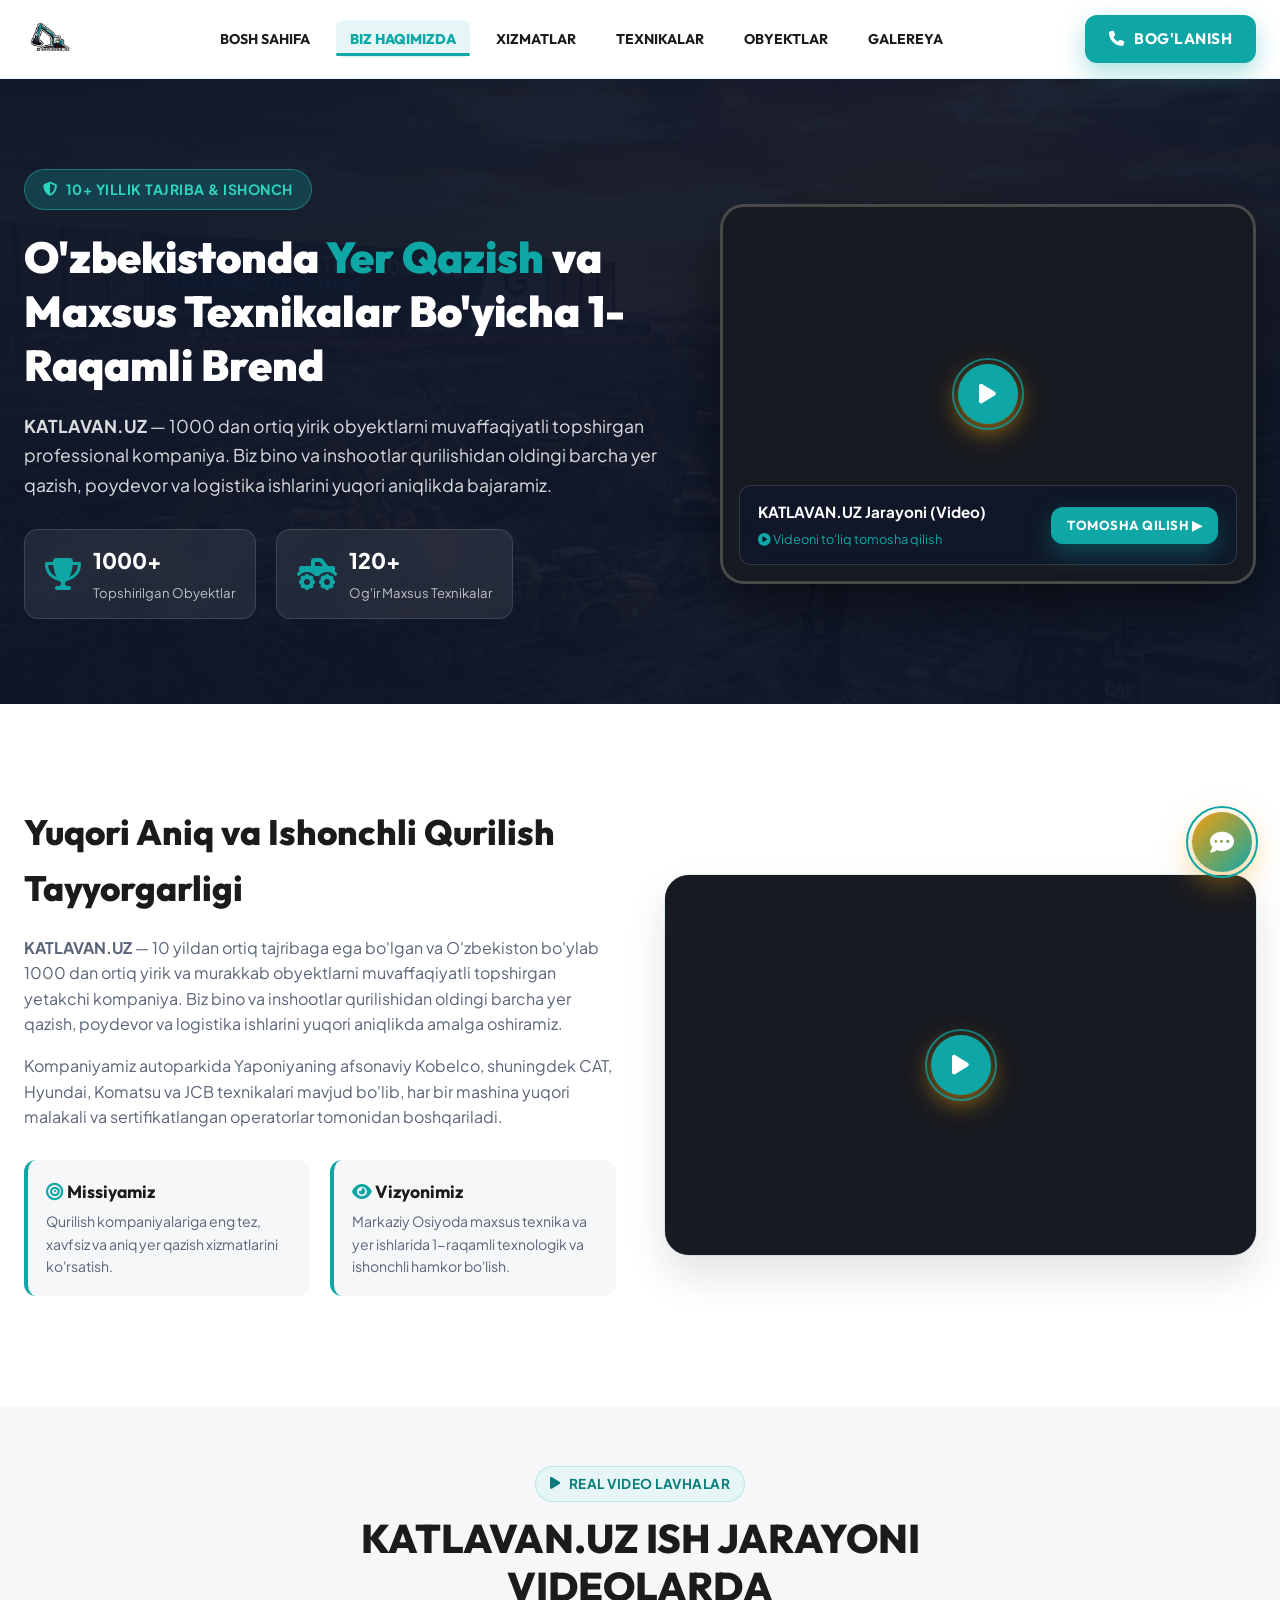
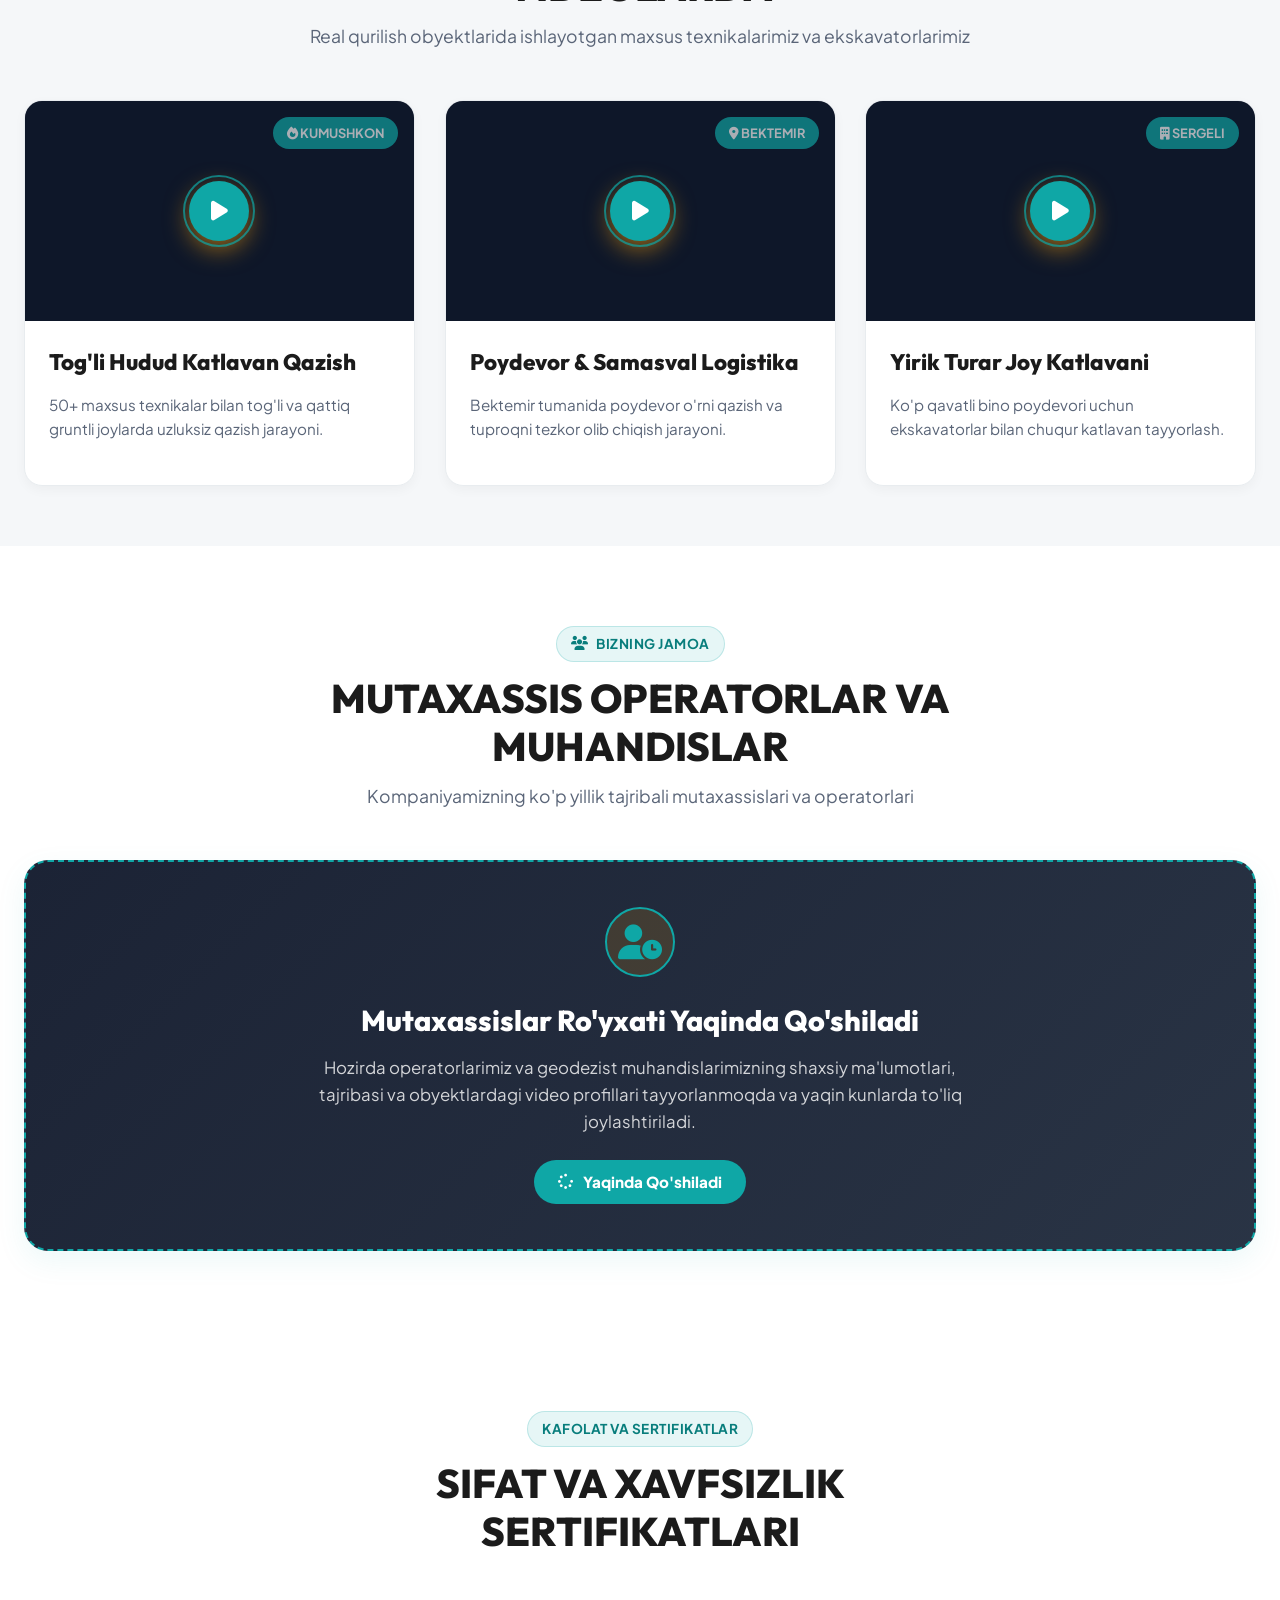
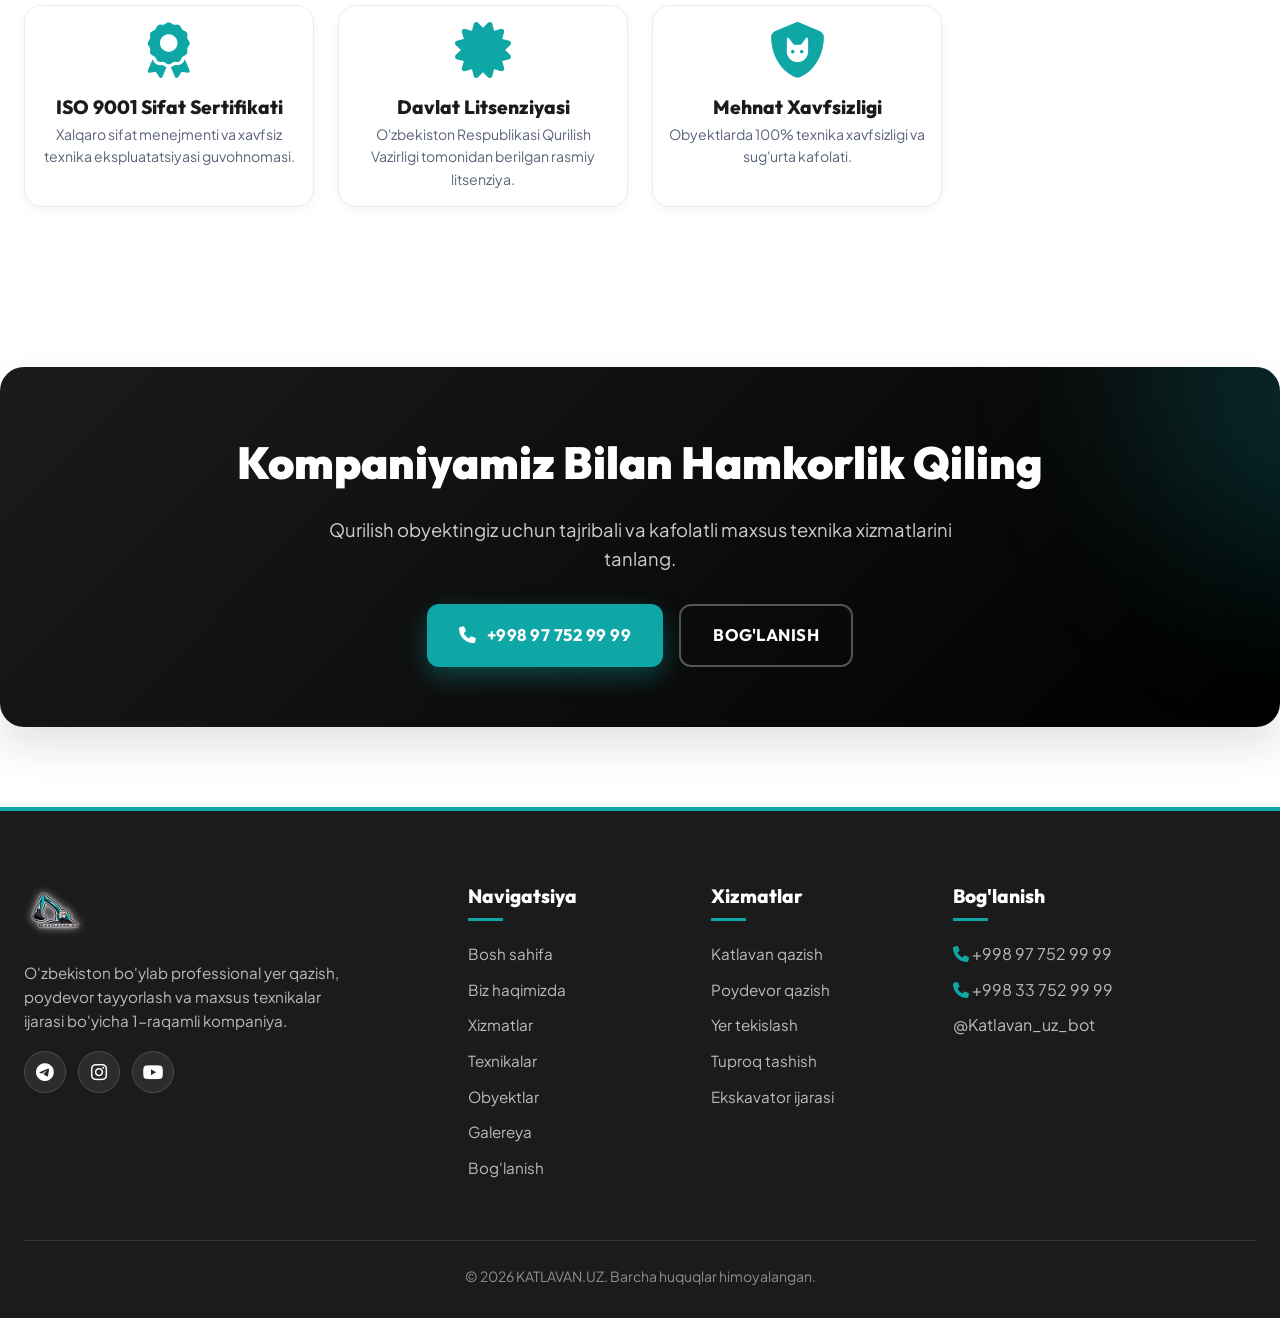
==== about.html @ 214f8976 "Update KATLAVAN.UZ website with video autoplay, interactive contact widgets, and layout fixes" ====
<!DOCTYPE html>
<html lang="uz">
<head>
  <meta charset="UTF-8">
  <meta name="viewport" content="width=device-width, initial-scale=1.0">
  <title>Biz Haqimizda — KATLAVAN.UZ</title>
  <meta name="description" content="KATLAVAN.UZ kompaniyasi haqida, missiyamiz, vizyonimiz, professional operatorlarimiz va sifat sertifikatlarimiz.">
  
  <link rel="stylesheet" href="https://cdnjs.cloudflare.com/ajax/libs/font-awesome/6.4.0/css/all.min.css">
  <link rel="stylesheet" href="css/styles.css">
</head>
<body>

  <!-- NAVBAR -->
  <nav class="navbar">
    <div class="container flex-between">
      <a href="index.html" class="navbar-brand">
        <img src="images/logo.svg" alt="KATLAVAN.UZ" class="brand-logo-img">
      </a>

      <ul class="nav-menu">
        <li><a href="index.html" class="nav-link">Bosh sahifa</a></li>
        <li><a href="about.html" class="nav-link active">Biz haqimizda</a></li>
        <li><a href="services.html" class="nav-link">Xizmatlar</a></li>
        <li><a href="machinery.html" class="nav-link">Texnikalar</a></li>
        <li><a href="projects.html" class="nav-link">Obyektlar</a></li>
        <li><a href="gallery.html" class="nav-link">Galereya</a></li>
      </ul>

      <div class="flex" style="gap: 12px;">
        <a href="contact.html" class="btn btn-primary">
          <i class="fa-solid fa-phone"></i> Bog'lanish
        </a>
        <div class="mobile-toggle"><i class="fa-solid fa-bars"></i></div>
      </div>
    </div>
  </nav>

  <!-- PAGE HERO HEADER (ENTRY) -->
  <!-- PAGE HERO HEADER (ENTRY WITH VIDEO BACKGROUND) -->
  <section class="about-hero-section" style="position: relative; padding: 90px 0 85px; color: #FFFFFF; overflow: hidden; margin-bottom: 20px; background: #0F172A;">
    <!-- Background Video Element -->
    <video id="aboutBgVideo" src="obektlar/kumishkon.mp4" autoplay loop muted playsinline poster="images/about_hero.jpg" style="position: absolute; top: 0; left: 0; width: 100%; height: 120%; object-fit: cover; z-index: 1; opacity: 0.35; pointer-events: none;"></video>
    
    <!-- Dark Overlay -->
    <div style="position: absolute; inset: 0; background: linear-gradient(135deg, rgba(15, 23, 42, 0.92) 0%, rgba(15, 23, 42, 0.82) 50%, rgba(15, 23, 42, 0.92) 100%); z-index: 2;"></div>

    <div class="container" style="position: relative; z-index: 3;">
      <div class="about-hero-grid" style="display: grid; grid-template-columns: 1.1fr 0.9fr; gap: 40px; align-items: center;">
        <div>
          <span class="badge-teal" style="background: rgba(15, 167, 166, 0.25); color: #2DD4BF; border: 1px solid rgba(45, 212, 191, 0.4); padding: 8px 18px; border-radius: 30px; font-weight: 700; display: inline-flex; align-items: center; gap: 8px; font-size: 0.88rem; margin-bottom: 20px;">
            <i class="fa-solid fa-shield-halved"></i> 10+ Yillik Tajriba &amp; Ishonch
          </span>
          <h1 style="font-family: var(--font-heading); font-size: 2.7rem; font-weight: 900; line-height: 1.25; margin-bottom: 20px; color: #FFFFFF;">
            O'zbekistonda <span style="color: var(--primary);">Yer Qazish</span> va Maxsus Texnikalar Bo'yicha 1-Raqamli Brend
          </h1>
          <p style="font-size: 1.1rem; color: rgba(255,255,255,0.85); line-height: 1.7; margin-bottom: 28px;">
            <strong>KATLAVAN.UZ</strong> — 1000 dan ortiq yirik obyektlarni muvaffaqiyatli topshirgan professional kompaniya. Biz bino va inshootlar qurilishidan oldingi barcha yer qazish, poydevor va logistika ishlarini yuqori aniqlikda bajaramiz.
          </p>

          <div style="display: flex; gap: 20px; flex-wrap: wrap;">
            <div style="display: flex; align-items: center; gap: 12px; background: rgba(255,255,255,0.08); backdrop-filter: blur(10px); padding: 14px 20px; border-radius: 14px; border: 1px solid rgba(255,255,255,0.12);">
              <i class="fa-solid fa-trophy" style="font-size: 2rem; color: var(--primary);"></i>
              <div>
                <strong style="display: block; font-size: 1.35rem; font-weight: 800; color:#FFF;">1000+</strong>
                <span style="font-size: 0.82rem; color: rgba(255,255,255,0.7);">Topshirilgan Obyektlar</span>
              </div>
            </div>

            <div style="display: flex; align-items: center; gap: 12px; background: rgba(255,255,255,0.08); backdrop-filter: blur(10px); padding: 14px 20px; border-radius: 14px; border: 1px solid rgba(255,255,255,0.12);">
              <i class="fa-solid fa-truck-monster" style="font-size: 2rem; color: var(--primary);"></i>
              <div>
                <strong style="display: block; font-size: 1.35rem; font-weight: 800; color:#FFF;">120+</strong>
                <span style="font-size: 0.82rem; color: rgba(255,255,255,0.7);">Og'ir Maxsus Texnikalar</span>
              </div>
            </div>
          </div>
        </div>

        <div style="position: relative;">
          <div class="hero-image-card open-video-modal" data-title="KATLAVAN.UZ Ish Jarayoni" data-video="videos/kirish.mp4" style="border-radius: var(--radius-xl); overflow: hidden; box-shadow: 0 25px 60px rgba(0,0,0,0.5); border: 3px solid rgba(255,255,255,0.2); position: relative; cursor: pointer; height: 380px;">
            <video src="videos/kirish.mp4" autoplay loop muted playsinline style="width: 100%; height: 100%; object-fit: cover; display: block;"></video>
            <div class="video-overlay-play">
              <div class="video-play-pulse-btn">
                <i class="fa-solid fa-play"></i>
              </div>
            </div>
            <div style="position: absolute; bottom: 16px; left: 16px; right: 16px; background: rgba(15, 23, 42, 0.88); backdrop-filter: blur(12px); padding: 14px 18px; border-radius: 12px; border: 1px solid rgba(255,255,255,0.15); display: flex; align-items: center; justify-content: space-between; z-index: 4;">
              <div>
                <h4 style="color: #FFF; margin: 0; font-size: 0.95rem; font-weight: 700;">KATLAVAN.UZ Jarayoni (Video)</h4>
                <span style="font-size: 0.8rem; color: var(--primary);"><i class="fa-solid fa-circle-play"></i> Videoni to'liq tomosha qilish</span>
              </div>
              <span class="btn btn-primary" style="padding: 8px 16px; font-size: 0.82rem; font-weight: 700;">Tomosha qilish ▶</span>
            </div>
          </div>
        </div>
      </div>
    </div>
  </section>

  <!-- ABOUT CONTENT WITH LIVE VIDEO showcase -->
  <section class="section">
    <div class="container">
      <div class="about-grid">
        <div class="about-text-box">
          <h3>Yuqori Aniq va Ishonchli Qurilish Tayyorgarligi</h3>
          <p style="margin-bottom: 16px; color: var(--secondary-muted);">
            <strong>KATLAVAN.UZ</strong> — 10 yildan ortiq tajribaga ega bo'lgan va O'zbekiston bo'ylab 1000 dan ortiq yirik va murakkab obyektlarni muvaffaqiyatli topshirgan yetakchi kompaniya. Biz bino va inshootlar qurilishidan oldingi barcha yer qazish, poydevor va logistika ishlarini yuqori aniqlikda amalga oshiramiz.
          </p>
          <p style="color: var(--secondary-muted);">
            Kompaniyamiz autoparkida Yaponiyaning afsonaviy Kobelco, shuningdek CAT, Hyundai, Komatsu va JCB texnikalari mavjud bo'lib, har bir mashina yuqori malakali va sertifikatlangan operatorlar tomonidan boshqariladi.
          </p>

          <div class="about-features">
            <div class="about-feature-item">
              <h4><i class="fa-solid fa-bullseye" style="color:var(--primary);"></i> Missiyamiz</h4>
              <p>Qurilish kompaniyalariga eng tez, xavfsiz va aniq yer qazish xizmatlarini ko'rsatish.</p>
            </div>
            <div class="about-feature-item">
              <h4><i class="fa-solid fa-eye" style="color:var(--primary);"></i> Vizyonimiz</h4>
              <p>Markaziy Osiyoda maxsus texnika va yer ishlarida 1-raqamli texnologik va ishonchli hamkor bo'lish.</p>
            </div>
          </div>
        </div>

        <div>
          <div class="hero-image-card open-video-modal" data-title="Bektemir Obyekti Videosi" data-video="obektlar/bektemir.mp4" style="height: 380px; position: relative; cursor: pointer;">
            <video src="obektlar/bektemir.mp4" autoplay loop muted playsinline style="width:100%; height:100%; object-fit:cover; border-radius: var(--radius-lg);"></video>
            <div class="video-overlay-play">
              <div class="video-play-pulse-btn">
                <i class="fa-solid fa-play"></i>
              </div>
            </div>
          </div>
        </div>
      </div>
    </div>
  </section>

  <!-- VIDEO SHOWCASE SECTION FOR BIZ HAQIMIZDA -->
  <section class="section bg-accent" style="padding: 60px 0;">
    <div class="container">
      <div class="section-header text-center">
        <span class="badge-teal"><i class="fa-solid fa-play"></i> Real Video Lavhalar</span>
        <h2 class="section-title">KATLAVAN.UZ Ish Jarayoni Videolarda</h2>
        <p class="section-subtitle">Real qurilish obyektlarida ishlayotgan maxsus texnikalarimiz va ekskavatorlarimiz</p>
      </div>

      <div class="card-grid">
        <div class="custom-card open-video-modal" data-title="Kumushkon Obyekti" data-video="obektlar/kumishkon.mp4" style="cursor: pointer;">
          <div class="card-img-wrap" style="height: 220px; position: relative;">
            <video src="obektlar/kumishkon.mp4" muted loop playsinline preload="auto"></video>
            <span class="card-badge"><i class="fa-solid fa-fire"></i> Kumushkon</span>
            <div class="video-overlay-play">
              <div class="video-play-pulse-btn"><i class="fa-solid fa-play"></i></div>
            </div>
          </div>
          <div class="card-body">
            <h3 class="card-title">Tog'li Hudud Katlavan Qazish</h3>
            <p class="card-text">50+ maxsus texnikalar bilan tog'li va qattiq gruntli joylarda uzluksiz qazish jarayoni.</p>
          </div>
        </div>

        <div class="custom-card open-video-modal" data-title="Bektemir Obyekti" data-video="obektlar/bektemir.mp4" style="cursor: pointer;">
          <div class="card-img-wrap" style="height: 220px; position: relative;">
            <video src="obektlar/bektemir.mp4" muted loop playsinline preload="auto"></video>
            <span class="card-badge"><i class="fa-solid fa-location-dot"></i> Bektemir</span>
            <div class="video-overlay-play">
              <div class="video-play-pulse-btn"><i class="fa-solid fa-play"></i></div>
            </div>
          </div>
          <div class="card-body">
            <h3 class="card-title">Poydevor &amp; Samasval Logistika</h3>
            <p class="card-text">Bektemir tumanida poydevor o'rni qazish va tuproqni tezkor olib chiqish jarayoni.</p>
          </div>
        </div>

        <div class="custom-card open-video-modal" data-title="Sergeli Obyekti" data-video="obektlar/sergili.mp4" style="cursor: pointer;">
          <div class="card-img-wrap" style="height: 220px; position: relative;">
            <video src="obektlar/sergili.mp4" muted loop playsinline preload="auto"></video>
            <span class="card-badge"><i class="fa-solid fa-building"></i> Sergeli</span>
            <div class="video-overlay-play">
              <div class="video-play-pulse-btn"><i class="fa-solid fa-play"></i></div>
            </div>
          </div>
          <div class="card-body">
            <h3 class="card-title">Yirik Turar Joy Katlavani</h3>
            <p class="card-text">Ko'p qavatli bino poydevori uchun ekskavatorlar bilan chuqur katlavan tayyorlash.</p>
          </div>
        </div>
      </div>
    </div>
  </section>

  <!-- PROFESSIONAL TEAM (YAQINDA QO'SHILADI) -->
  <section class="section">
    <div class="container">
      <div class="section-header">
        <span class="badge-teal"><i class="fa-solid fa-users"></i> Bizning Jamoa</span>
        <h2 class="section-title">Mutaxassis Operatorlar va Muhandislar</h2>
        <p class="section-subtitle">Kompaniyamizning ko'p yillik tajribali mutaxassislari va operatorlari</p>
      </div>

      <div style="background: linear-gradient(135deg, rgba(15,23,42,0.95), rgba(30,41,59,0.95)); border: 2px dashed var(--primary); border-radius: var(--radius-xl); padding: 45px 30px; text-align: center; color: #FFF; box-shadow: var(--shadow-md);">
        <div style="width: 70px; height: 70px; border-radius: 50%; background: rgba(245,158,11,0.15); border: 2px solid var(--primary); color: var(--primary); display: flex; align-items: center; justify-content: center; font-size: 2.2rem; margin: 0 auto 20px auto;">
          <i class="fa-solid fa-user-clock"></i>
        </div>
        <h3 style="font-family: var(--font-heading); font-size: 1.8rem; font-weight: 800; margin-bottom: 12px; color: #FFFFFF;">
          Mutaxassislar Ro'yxati Yaqinda Qo'shiladi
        </h3>
        <p style="max-width: 650px; margin: 0 auto 24px auto; color: rgba(255,255,255,0.8); font-size: 1.05rem; line-height: 1.6;">
          Hozirda operatorlarimiz va geodezist muhandislarimizning shaxsiy ma'lumotlari, tajribasi va obyektlardagi video profillari tayyorlanmoqda va yaqin kunlarda to'liq joylashtiriladi.
        </p>
        <div style="display: inline-flex; align-items: center; gap: 10px; background: var(--primary); color: #FFF; padding: 10px 24px; border-radius: 30px; font-weight: 800; font-size: 0.95rem;">
          <i class="fa-solid fa-spinner fa-spin"></i> Yaqinda Qo'shiladi
        </div>
      </div>
    </div>
  </section>

  <!-- CERTIFICATES & QUALITY -->
  <section class="section">
    <div class="container">
      <div class="section-header">
        <span class="badge-teal">Kafolat va Sertifikatlar</span>
        <h2 class="section-title">Sifat va Xavfsizlik Sertifikatlari</h2>
      </div>

      <div style="display: grid; grid-template-columns: repeat(auto-fill, minmax(280px, 1fr)); gap: 24px;">
        <div class="certificate-card">
          <i class="fa-solid fa-award" style="font-size: 3.5rem; color: var(--primary); margin-bottom: 14px;"></i>
          <h4 style="font-family: var(--font-heading); font-size: 1.2rem; font-weight: 800;">ISO 9001 Sifat Sertifikati</h4>
          <p style="font-size: 0.88rem; color: var(--secondary-muted);">Xalqaro sifat menejmenti va xavfsiz texnika ekspluatatsiyasi guvohnomasi.</p>
        </div>

        <div class="certificate-card">
          <i class="fa-solid fa-certificate" style="font-size: 3.5rem; color: var(--primary); margin-bottom: 14px;"></i>
          <h4 style="font-family: var(--font-heading); font-size: 1.2rem; font-weight: 800;">Davlat Litsenziyasi</h4>
          <p style="font-size: 0.88rem; color: var(--secondary-muted);">O'zbekiston Respublikasi Qurilish Vazirligi tomonidan berilgan rasmiy litsenziya.</p>
        </div>

        <div class="certificate-card">
          <i class="fa-solid fa-shield-cat" style="font-size: 3.5rem; color: var(--primary); margin-bottom: 14px;"></i>
          <h4 style="font-family: var(--font-heading); font-size: 1.2rem; font-weight: 800;">Mehnat Xavfsizligi</h4>
          <p style="font-size: 0.88rem; color: var(--secondary-muted);">Obyektlarda 100% texnika xavfsizligi va sug'urta kafolati.</p>
        </div>
      </div>
    </div>
  </section>

  <!-- CTA BANNER -->
  <section class="section container">
    <div class="cta-banner">
      <h2 class="cta-title">Kompaniyamiz Bilan Hamkorlik Qiling</h2>
      <p class="cta-desc">Qurilish obyektingiz uchun tajribali va kafolatli maxsus texnika xizmatlarini tanlang.</p>
      <div style="display: flex; gap: 16px; justify-content: center; flex-wrap: wrap;">
        <a href="tel:+998977529999" class="btn btn-primary btn-lg"><i class="fa-solid fa-phone"></i> +998 97 752 99 99</a>
        <a href="contact.html" class="btn btn-outline btn-lg" style="color: #FFF; border-color: rgba(255,255,255,0.3);">Bog'lanish</a>
      </div>
    </div>
  </section>

  <!-- FOOTER -->
  <footer class="footer">
    <div class="container">
      <div class="footer-grid">
        <div class="footer-brand">
          <a href="index.html" class="navbar-brand">
            <img src="images/logo.svg" alt="KATLAVAN.UZ" class="brand-logo-img-footer">
          </a>
          <p>O'zbekiston bo'ylab professional yer qazish, poydevor tayyorlash va maxsus texnikalar ijarasi bo'yicha 1-raqamli kompaniya.</p>
          <div class="footer-socials">
            <a href="https://t.me/katlavann_uz" target="_blank" class="telegram" title="Telegram"><i class="fa-brands fa-telegram"></i></a>
            <a href="https://instagram.com/katlavann_uz" target="_blank" class="instagram" title="Instagram"><i class="fa-brands fa-instagram"></i></a>
            <a href="https://youtube.com/@katlavan_uz" target="_blank" class="youtube" title="YouTube"><i class="fa-brands fa-youtube"></i></a>
          </div>
        </div>

        <div>
          <h4 class="footer-title">Navigatsiya</h4>
          <ul class="footer-links">
            <li><a href="index.html">Bosh sahifa</a></li>
            <li><a href="about.html">Biz haqimizda</a></li>
            <li><a href="services.html">Xizmatlar</a></li>
            <li><a href="machinery.html">Texnikalar</a></li>
            <li><a href="projects.html">Obyektlar</a></li>
            <li><a href="gallery.html">Galereya</a></li>
            <li><a href="contact.html">Bog'lanish</a></li>
          </ul>
        </div>

        <div>
          <h4 class="footer-title">Xizmatlar</h4>
          <ul class="footer-links">
            <li><a href="services.html">Katlavan qazish</a></li>
            <li><a href="services.html">Poydevor qazish</a></li>
            <li><a href="services.html">Yer tekislash</a></li>
            <li><a href="services.html">Tuproq tashish</a></li>
            <li><a href="services.html">Ekskavator ijarasi</a></li>
          </ul>
        </div>

        <div>
          <h4 class="footer-title">Bog'lanish</h4>
          <p style="color: rgba(255,255,255,0.7); margin-bottom: 10px;"><i class="fa-solid fa-phone" style="color: var(--primary);"></i> +998 97 752 99 99</p>
          <p style="color: rgba(255,255,255,0.7); margin-bottom: 10px;"><i class="fa-solid fa-phone" style="color: var(--primary);"></i> +998 33 752 99 99</p>
          <p style="color: rgba(255,255,255,0.7); margin-bottom: 10px;"><i class="fa-paper-plane" style="color: var(--primary);"></i> @Katlavan_uz_bot</p>
        </div>
      </div>

      <div class="footer-bottom">
        <p>&copy; 2026 KATLAVAN.UZ. Barcha huquqlar himoyalangan.</p>
      </div>
    </div>
  </footer>

  <!-- FLOATING ACTIONS & MODALS -->
  <div class="floating-actions">
    <a href="https://t.me/Katlavan_uz_bot" target="_blank" class="float-btn telegram" title="Telegram Bot"><i class="fa-paper-plane"></i></a>
    <a href="tel:+998977529999" class="float-btn phone" title="Qo'ng'iroq qilish"><i class="fa-solid fa-phone"></i></a>
  </div>

  <div id="orderModal" class="modal-backdrop">
    <div class="modal-card">
      <div class="modal-header">
        <h3 class="modal-title">Buyurtma Rasmiylashtirish</h3>
        <i class="fa-solid fa-xmark modal-close"></i>
      </div>
      <div class="modal-body">
        <p style="margin-bottom: 16px; color: var(--secondary-muted);">
          Tanlangan xizmat / texnika: <strong id="orderModalItemName" style="color: var(--primary);">Biz haqimizda</strong>
        </p>

        <form id="modalOrderForm">
          <div class="form-group">
            <label class="form-label">Ismingiz</label>
            <input type="text" class="form-control" placeholder="Ismingizni kiriting" required>
          </div>
          <div class="form-group">
            <label class="form-label">Telefon Raqamingiz</label>
            <input type="tel" class="form-control" placeholder="+998 90 123 45 67" required>
          </div>
          <div class="form-group" style="margin-bottom: 16px;">
            <button type="button" id="getGeoBtn" class="btn btn-outline" style="width:100%; justify-content:center; font-size:0.88rem; gap:8px; border-color:var(--primary); color:var(--primary); padding: 10px;">
              <i class="fa-solid fa-location-dot"></i> <span>📍 Google Maps Lokatsiyamni birga yuborish</span>
            </button>
          </div>
          <button type="submit" class="btn btn-primary btn-lg" style="width: 100%;">Buyurtmani Tasdiqlash</button>
        </form>
      </div>
    </div>
  </div>

  <div id="videoModal" class="modal-backdrop">
    <div class="modal-card" style="max-width: 850px; padding: 0; background: transparent; box-shadow: none; position: relative;">
      <button class="modal-close" aria-label="Yopish" style="position: absolute; top: -45px; right: 0; background: rgba(0,0,0,0.7); color: #FFF; border: 1px solid rgba(255,255,255,0.2); font-size: 1.5rem; width: 42px; height: 42px; border-radius: 50%; display: flex; align-items: center; justify-content: center; cursor: pointer; z-index: 10;">
        <i class="fa-solid fa-xmark"></i>
      </button>
      <div id="videoModalContainer" style="position: relative; background: #000; overflow: hidden; border-radius: 16px; box-shadow: 0 20px 50px rgba(0,0,0,0.6);"></div>
    </div>
  </div>

  <div id="toastNotification" class="toast">
    <i class="fa-solid fa-circle-check" style="color: var(--primary); font-size: 1.5rem;"></i>
    <span id="toastMessage">Xabaringiz muvaffaqiyatli yuborildi!</span>
  </div>

  <!-- FLOATING LIVE TELEGRAM & PHONE CONTACT WIDGET -->
  <div class="floating-contact-widget" id="floatingContactWidget">
    <div class="floating-contact-menu">
      <div style="font-size: 0.78rem; font-weight: 700; color: rgba(255,255,255,0.6); text-transform: uppercase; letter-spacing: 0.5px; margin-bottom: 2px; padding: 0 4px;">
        <i class="fa-solid fa-headset" style="color: var(--primary);"></i> Tezkor Aloqa
      </div>

      <a href="https://t.me/katlavann_uz" target="_blank" rel="noopener" class="floating-contact-link telegram">
        <div class="link-icon" style="background: rgba(0, 136, 204, 0.3); color: #38BDF8;">
          <i class="fa-brands fa-telegram"></i>
        </div>
        <div>
          <span style="display: block; font-size: 0.88rem; font-weight: 700;">Telegram-dan Yozish</span>
          <span style="display: block; font-size: 0.75rem; color: rgba(255,255,255,0.7); font-weight: 500;">@katlavann_uz</span>
        </div>
      </a>

      <a href="tel:+998977529999" class="floating-contact-link">
        <div class="link-icon" style="background: rgba(16, 185, 129, 0.3); color: #34D399;">
          <i class="fa-solid fa-phone"></i>
        </div>
        <div>
          <span style="display: block; font-size: 0.88rem; font-weight: 700;">+998 97 752 99 99</span>
          <span style="display: block; font-size: 0.75rem; color: rgba(255,255,255,0.7); font-weight: 500;">Asosiy Linya</span>
        </div>
      </a>

      <a href="tel:+998337529999" class="floating-contact-link">
        <div class="link-icon" style="background: rgba(245, 158, 11, 0.3); color: #FBBF24;">
          <i class="fa-solid fa-phone-volume"></i>
        </div>
        <div>
          <span style="display: block; font-size: 0.88rem; font-weight: 700;">+998 33 752 99 99</span>
          <span style="display: block; font-size: 0.75rem; color: rgba(255,255,255,0.7); font-weight: 500;">Navbatchi Linya</span>
        </div>
      </a>

      <button class="floating-contact-link open-order-modal" data-item="Biz haqimizda" style="background: var(--primary); border: none; cursor: pointer; justify-content: center; text-align: center;">
        <i class="fa-solid fa-paper-plane"></i> Buyurtma Yuborish
      </button>
    </div>

    <button class="floating-main-btn" id="toggleContactWidget" title="Aloqaga chiqish">
      <i class="fa-solid fa-comment-dots" id="contactWidgetIcon"></i>
    </button>
  </div>

  <script src="js/main.js"></script>
</body>
</html>
---- css/styles.css ----
/* ==========================================================================
   KATLAVAN.UZ — Luxury 7-Page Corporate Website Design System
   Brand Colors:
   - Primary Teal: #0FA7A6
   - Dark Teal / Hover: #087D7C
   - Secondary / Black: #1B1B1B
   - Background: #FFFFFF
   - Accent / Soft Gray: #F5F7F9
   ========================================================================== */

@import url('https://fonts.googleapis.com/css2?family=Plus+Jakarta+Sans:wght@400;500;600;700;800&family=Outfit:wght@500;600;700;800;900&display=swap');

:root {
  --primary: #0FA7A6;
  --primary-dark: #087D7C;
  --primary-light: #E6F6F6;
  --primary-glow: rgba(15, 167, 166, 0.25);
  
  --secondary: #1B1B1B;
  --secondary-light: #2D2D2D;
  --secondary-muted: #5A6578;
  
  --bg-white: #FFFFFF;
  --bg-accent: #F5F7F9;
  --bg-card: #FFFFFF;
  
  --border-light: rgba(15, 167, 166, 0.12);
  --border-subtle: #E8ECEF;
  
  --radius-sm: 8px;
  --radius-md: 12px;
  --radius-lg: 18px;
  --radius-xl: 24px;
  --radius-full: 9999px;
  
  --shadow-sm: 0 4px 12px rgba(27, 27, 27, 0.04);
  --shadow-md: 0 10px 30px rgba(15, 167, 166, 0.08);
  --shadow-lg: 0 20px 40px rgba(27, 27, 27, 0.12);
  --shadow-teal: 0 10px 25px rgba(15, 167, 166, 0.35);
  
  --transition: all 0.3s cubic-bezier(0.16, 1, 0.3, 1);
  --font-body: 'Plus Jakarta Sans', sans-serif;
  --font-heading: 'Outfit', sans-serif;
}

/* Reset & Base */
*, *::before, *::after {
  box-sizing: border-box;
  margin: 0;
  padding: 0;
}

html {
  scroll-behavior: smooth;
  font-size: 16px;
}

body {
  font-family: var(--font-body);
  background-color: var(--bg-white);
  color: var(--secondary);
  line-height: 1.6;
  overflow-x: hidden;
  -webkit-font-smoothing: antialiased;
}

a {
  color: inherit;
  text-decoration: none;
  transition: var(--transition);
}

ul {
  list-style: none;
}

img, video {
  max-width: 100%;
  height: auto;
  display: block;
}

button {
  font-family: inherit;
  cursor: pointer;
  border: none;
  outline: none;
  background: none;
  transition: var(--transition);
}

/* Containers */
.container {
  width: 100%;
  max-width: 1320px;
  margin: 0 auto;
  padding: 0 24px;
}

.text-center {
  text-align: center;
}

/* Utility Layouts */
.flex { display: flex; align-items: center; }
.flex-between { display: flex; justify-content: space-between; align-items: center; }
.flex-center { display: flex; justify-content: center; align-items: center; }
.grid { display: grid; }

/* Buttons */
.btn {
  display: inline-flex;
  align-items: center;
  justify-content: center;
  gap: 10px;
  padding: 12px 24px;
  font-family: var(--font-heading);
  font-size: 0.95rem;
  font-weight: 700;
  border-radius: var(--radius-md);
  transition: var(--transition);
  text-transform: uppercase;
  letter-spacing: 0.5px;
  white-space: nowrap;
}

.btn-primary {
  background-color: var(--primary);
  color: #FFFFFF;
  box-shadow: var(--shadow-teal);
}

.btn-primary:hover {
  background-color: var(--primary-dark);
  transform: translateY(-2px);
  box-shadow: 0 14px 30px rgba(8, 125, 124, 0.4);
}

.btn-secondary {
  background-color: var(--secondary);
  color: #FFFFFF;
}

.btn-secondary:hover {
  background-color: #000000;
  transform: translateY(-2px);
  box-shadow: var(--shadow-md);
}

.btn-outline {
  background-color: transparent;
  color: var(--secondary);
  border: 2px solid var(--border-subtle);
}

.btn-outline:hover {
  border-color: var(--primary);
  color: var(--primary);
  background-color: var(--primary-light);
  transform: translateY(-2px);
}

.btn-teal-outline {
  background-color: transparent;
  color: var(--primary);
  border: 2px solid var(--primary);
}

.btn-teal-outline:hover {
  background-color: var(--primary);
  color: #FFFFFF;
}

.btn-sm {
  padding: 8px 16px;
  font-size: 0.85rem;
  border-radius: var(--radius-sm);
}

.btn-lg {
  padding: 16px 32px;
  font-size: 1.05rem;
  border-radius: var(--radius-md);
}

/* Badges */
.badge-teal {
  display: inline-flex;
  align-items: center;
  gap: 8px;
  padding: 6px 14px;
  background-color: var(--primary-light);
  color: var(--primary-dark);
  border: 1px solid rgba(15, 167, 166, 0.2);
  border-radius: var(--radius-full);
  font-weight: 700;
  font-size: 0.85rem;
  text-transform: uppercase;
  letter-spacing: 0.5px;
}

/* Main Navbar (Sticky Glassmorphic) */
.navbar {
  position: sticky;
  top: 0;
  z-index: 1000;
  background: rgba(255, 255, 255, 0.96);
  backdrop-filter: blur(16px);
  -webkit-backdrop-filter: blur(16px);
  border-bottom: 1px solid var(--border-light);
  padding: 12px 0;
  box-shadow: 0 4px 20px rgba(0, 0, 0, 0.04);
}

.navbar-brand {
  display: flex;
  align-items: center;
  text-decoration: none;
}

.brand-logo-img {
  height: 54px;
  width: auto;
  object-fit: contain;
  transition: transform 0.3s ease;
}

.brand-logo-img:hover {
  transform: scale(1.05);
}

.brand-logo-img-footer {
  height: 64px;
  width: auto;
  object-fit: contain;
  filter: drop-shadow(0 0 1px #FFFFFF) drop-shadow(0 0 4px rgba(255, 255, 255, 0.8)) brightness(1.2);
}

.nav-menu {
  display: flex;
  align-items: center;
  gap: 12px;
  list-style: none;
}

.nav-link {
  font-weight: 700;
  font-size: 0.88rem;
  color: var(--secondary);
  padding: 8px 14px;
  border-radius: var(--radius-sm);
  position: relative;
  text-transform: uppercase;
  font-family: var(--font-heading);
  white-space: nowrap;
  transition: var(--transition);
  display: inline-block;
}

.nav-link:hover {
  color: var(--primary);
  background-color: rgba(15, 167, 166, 0.05);
}

.nav-link.active {
  color: var(--primary);
  background-color: var(--primary-light);
  font-weight: 800;
}

.nav-link.active::after {
  content: '';
  position: absolute;
  bottom: 2px;
  left: 14px;
  right: 14px;
  height: 3px;
  background-color: var(--primary);
  border-radius: 2px;
}

.mobile-toggle {
  display: none;
  font-size: 1.8rem;
  color: var(--secondary);
  cursor: pointer;
}

/* Section Header */
.section-header {
  text-align: center;
  max-width: 720px;
  margin: 0 auto 50px auto;
}

.section-title {
  font-family: var(--font-heading);
  font-size: 2.5rem;
  font-weight: 800;
  color: var(--secondary);
  line-height: 1.2;
  margin: 12px 0;
  text-transform: uppercase;
}

.section-subtitle {
  color: var(--secondary-muted);
  font-size: 1.1rem;
  font-weight: 400;
}

/* HERO SECTION */
.hero {
  position: relative;
  padding: 60px 0 80px 0;
  background: radial-gradient(circle at 80% 20%, rgba(15, 167, 166, 0.08) 0%, transparent 50%),
              radial-gradient(circle at 20% 80%, rgba(15, 167, 166, 0.05) 0%, transparent 50%);
  overflow: hidden;
}

.hero-grid {
  display: grid;
  grid-template-columns: 1.1fr 1fr;
  gap: 40px;
  align-items: center;
}

.hero-content {
  z-index: 2;
}

.hero-badge-box {
  display: flex;
  align-items: center;
  gap: 16px;
  margin-bottom: 24px;
}

.hero-title {
  font-family: var(--font-heading);
  font-size: 3.6rem;
  font-weight: 900;
  line-height: 1.1;
  color: var(--secondary);
  margin-bottom: 20px;
  letter-spacing: -1px;
}

.hero-title span.accent {
  color: var(--primary);
  background: linear-gradient(135deg, var(--primary) 0%, var(--primary-dark) 100%);
  -webkit-background-clip: text;
  -webkit-text-fill-color: transparent;
}

.hero-desc {
  font-size: 1.2rem;
  color: var(--secondary-muted);
  margin-bottom: 36px;
  max-width: 540px;
  font-weight: 500;
}

.hero-actions {
  display: flex;
  gap: 16px;
  flex-wrap: wrap;
}

.hero-media {
  position: relative;
  z-index: 1;
}

.hero-image-card {
  position: relative;
  border-radius: var(--radius-xl);
  overflow: hidden;
  box-shadow: var(--shadow-lg), 0 0 0 1px var(--border-light);
  background: var(--secondary);
}

.hero-image-card img {
  width: 100%;
  height: 480px;
  object-fit: cover;
  transition: transform 0.6s ease;
}

.hero-image-card:hover img {
  transform: scale(1.03);
}

.hero-float-tag {
  position: absolute;
  bottom: 24px;
  left: 24px;
  background: rgba(27, 27, 27, 0.85);
  backdrop-filter: blur(12px);
  color: #FFF;
  padding: 14px 22px;
  border-radius: var(--radius-lg);
  border: 1px solid rgba(255, 255, 255, 0.15);
  display: flex;
  align-items: center;
  gap: 14px;
}

.hero-float-icon {
  width: 44px;
  height: 44px;
  border-radius: 50%;
  background: var(--primary);
  display: flex;
  align-items: center;
  justify-content: center;
  font-size: 1.2rem;
}

/* ANIMATED STATISTICS BAR */
.stats-section {
  background-color: var(--secondary);
  color: #FFFFFF;
  padding: 40px 0;
  position: relative;
  z-index: 10;
  border-top: 4px solid var(--primary);
}

.stats-grid {
  display: grid;
  grid-template-columns: repeat(4, 1fr);
  gap: 24px;
  text-align: center;
}

.stat-card {
  padding: 20px;
  background: rgba(255, 255, 255, 0.04);
  border: 1px solid rgba(255, 255, 255, 0.08);
  border-radius: var(--radius-lg);
  transition: var(--transition);
}

.stat-card:hover {
  background: rgba(15, 167, 166, 0.12);
  border-color: var(--primary);
  transform: translateY(-4px);
}

.stat-number {
  font-family: var(--font-heading);
  font-size: 3.2rem;
  font-weight: 900;
  color: var(--primary);
  line-height: 1;
  margin-bottom: 8px;
}

.stat-label {
  font-size: 0.95rem;
  font-weight: 600;
  color: rgba(255, 255, 255, 0.85);
  text-transform: uppercase;
  letter-spacing: 0.5px;
}

/* CARDS & CONTAINERS DESIGN SYSTEM */
.card-grid {
  display: grid;
  grid-template-columns: repeat(auto-fill, minmax(340px, 1fr));
  gap: 30px;
}

.custom-card {
  background: var(--bg-card);
  border-radius: var(--radius-lg);
  border: 1px solid var(--border-subtle);
  overflow: hidden;
  box-shadow: var(--shadow-sm);
  transition: var(--transition);
  display: flex;
  flex-direction: column;
}

.custom-card:hover {
  transform: translateY(-8px);
  box-shadow: var(--shadow-md);
  border-color: var(--primary);
}

.card-img-wrap {
  position: relative;
  height: 240px;
  overflow: hidden;
  background-color: #0f172a;
  display: block;
}

.card-img-wrap img,
.card-img-wrap video {
  width: 100%;
  height: 100%;
  object-fit: cover;
  object-position: center;
  display: block;
  transition: transform 0.5s ease;
}

.custom-card:hover .card-img-wrap img {
  transform: scale(1.06);
}

.card-badge {
  position: absolute;
  top: 16px;
  right: 16px;
  background: var(--primary);
  color: #FFF;
  padding: 6px 14px;
  border-radius: var(--radius-full);
  font-size: 0.8rem;
  font-weight: 700;
  text-transform: uppercase;
}

.card-body {
  padding: 24px;
  flex-grow: 1;
  display: flex;
  flex-direction: column;
}

.card-title {
  font-family: var(--font-heading);
  font-size: 1.4rem;
  font-weight: 800;
  color: var(--secondary);
  margin-bottom: 12px;
}

.card-text {
  color: var(--secondary-muted);
  font-size: 0.95rem;
  margin-bottom: 20px;
  flex-grow: 1;
}

.card-advantages {
  margin-bottom: 20px;
  background: var(--bg-accent);
  padding: 14px;
  border-radius: var(--radius-md);
}

.card-advantages li {
  display: flex;
  align-items: center;
  gap: 8px;
  font-size: 0.88rem;
  font-weight: 600;
  color: var(--secondary);
  margin-bottom: 6px;
}

.card-advantages li:last-child {
  margin-bottom: 0;
}

.card-advantages i {
  color: var(--primary);
  font-size: 1rem;
}

/* FEATURED PROJECT CARD (ROBUST RESPONSIVE BANNER) */
.featured-project-card {
  grid-column: 1 / -1;
  background: #FFFFFF;
  border-radius: var(--radius-xl);
  border: 2px solid var(--primary);
  overflow: hidden;
  box-shadow: var(--shadow-md);
  display: flex;
  flex-direction: row;
  align-items: stretch;
  transition: var(--transition);
}

.featured-project-card:hover {
  box-shadow: var(--shadow-lg);
  transform: translateY(-4px);
}

.featured-project-img-box {
  width: 44%;
  position: relative;
  overflow: hidden;
  align-self: stretch;
  min-height: 100%;
  border-radius: 20px 0 0 20px;
}

.featured-project-img-box img,
.featured-project-img-box video {
  position: absolute;
  top: 0;
  left: 0;
  width: 100%;
  height: 100%;
  object-fit: cover;
  object-position: center;
  display: block;
  transition: transform 0.6s ease;
}

.featured-project-card:hover .featured-project-img-box img,
.featured-project-card:hover .featured-project-img-box video {
  transform: scale(1.05);
}

.featured-project-info {
  width: 56%;
  padding: 24px 30px;
  display: flex;
  flex-direction: column;
  justify-content: center;
}

/* SECTION PADDING & BACKGROUNDS */
.section {
  padding: 80px 0;
}

.bg-accent {
  background-color: var(--bg-accent);
}

.bg-dark {
  background-color: var(--secondary);
  color: #FFFFFF;
}

.bg-dark .section-title {
  color: #FFFFFF;
}

.bg-dark .section-subtitle {
  color: rgba(255, 255, 255, 0.7);
}

/* ABOUT US */
.about-grid {
  display: grid;
  grid-template-columns: 1fr 1fr;
  gap: 50px;
  align-items: center;
}

.about-text-box h3 {
  font-family: var(--font-heading);
  font-size: 2.2rem;
  font-weight: 800;
  margin-bottom: 18px;
  color: var(--secondary);
}

.about-features {
  display: grid;
  grid-template-columns: 1fr 1fr;
  gap: 20px;
  margin: 30px 0;
}

.about-feature-item {
  padding: 18px;
  background: var(--bg-accent);
  border-radius: var(--radius-md);
  border-left: 4px solid var(--primary);
}

.about-feature-item h4 {
  font-family: var(--font-heading);
  font-weight: 700;
  margin-bottom: 4px;
  font-size: 1.1rem;
}

.about-feature-item p {
  font-size: 0.88rem;
  color: var(--secondary-muted);
}

.team-grid {
  display: grid;
  grid-template-columns: repeat(auto-fill, minmax(260px, 1fr));
  gap: 24px;
}

.team-card {
  background: #FFF;
  border-radius: var(--radius-lg);
  overflow: hidden;
  border: 1px solid var(--border-subtle);
  text-align: center;
  box-shadow: var(--shadow-sm);
}

.team-avatar {
  height: 240px;
  width: 100%;
  object-fit: cover;
}

.team-info {
  padding: 18px;
}

.team-name {
  font-family: var(--font-heading);
  font-size: 1.2rem;
  font-weight: 800;
  color: var(--secondary);
}

.team-role {
  color: var(--primary);
  font-weight: 600;
  font-size: 0.9rem;
}

.certificate-card {
  background: #FFF;
  border-radius: var(--radius-lg);
  padding: 16px;
  border: 1px solid var(--border-subtle);
  text-align: center;
  box-shadow: var(--shadow-sm);
  transition: var(--transition);
}

.certificate-card:hover {
  transform: translateY(-4px);
  border-color: var(--primary);
  box-shadow: var(--shadow-md);
}

.certificate-card img {
  height: 240px;
  object-fit: contain;
  margin: 0 auto 12px auto;
}

/* MACHINERY CATALOG */
.filter-tabs {
  display: flex;
  justify-content: center;
  gap: 10px;
  margin-bottom: 40px;
  flex-wrap: wrap;
}

.filter-btn {
  padding: 10px 22px;
  border-radius: var(--radius-full);
  font-family: var(--font-heading);
  font-weight: 700;
  font-size: 0.9rem;
  background: var(--bg-accent);
  color: var(--secondary);
  border: 1px solid var(--border-subtle);
  transition: var(--transition);
}

.filter-btn:hover, .filter-btn.active {
  background: var(--primary);
  color: #FFF;
  border-color: var(--primary);
  box-shadow: var(--shadow-teal);
}

.machine-specs-list {
  display: grid;
  grid-template-columns: 1fr 1fr;
  gap: 10px;
  margin: 16px 0;
  font-size: 0.85rem;
}

.spec-item {
  background: var(--bg-accent);
  padding: 8px 12px;
  border-radius: var(--radius-sm);
}

.spec-label {
  color: var(--secondary-muted);
  display: block;
  font-size: 0.75rem;
}

.spec-val {
  font-weight: 700;
  color: var(--secondary);
}

/* PROJECTS */
.project-card {
  position: relative;
  border-radius: var(--radius-lg);
  overflow: hidden;
  height: 340px;
  box-shadow: var(--shadow-md);
}

.project-card img {
  width: 100%;
  height: 100%;
  object-fit: cover;
  transition: transform 0.6s ease;
}

.project-card:hover img {
  transform: scale(1.08);
}

.project-overlay {
  position: absolute;
  inset: 0;
  background: linear-gradient(to top, rgba(27, 27, 27, 0.9) 0%, rgba(27, 27, 27, 0.2) 60%, transparent 100%);
  display: flex;
  flex-direction: column;
  justify-content: flex-end;
  padding: 24px;
  color: #FFF;
}

.project-location {
  display: inline-flex;
  align-items: center;
  gap: 6px;
  color: var(--primary);
  font-size: 0.85rem;
  font-weight: 700;
  text-transform: uppercase;
  margin-bottom: 6px;
}

.project-title {
  font-family: var(--font-heading);
  font-size: 1.5rem;
  font-weight: 800;
  margin-bottom: 10px;
}

/* GALLERY */
.gallery-grid {
  display: grid;
  grid-template-columns: repeat(auto-fill, minmax(300px, 1fr));
  gap: 20px;
}

.gallery-item {
  position: relative;
  border-radius: var(--radius-lg);
  overflow: hidden;
  min-height: 380px;
  height: 280px;
  cursor: pointer;
  box-shadow: var(--shadow-sm);
  background: #111827;
}

.gallery-item img, .gallery-item video {
  width: 100%;
  height: 100%;
  object-fit: cover;
  transition: transform 0.4s ease;
  display: block;
  pointer-events: none;
}

.gallery-item:hover img {
  transform: scale(1.06);
}

.gallery-overlay {
  position: absolute;
  inset: 0;
  background: rgba(15, 167, 166, 0.7);
  display: flex;
  align-items: center;
  justify-content: center;
  opacity: 0;
  transition: var(--transition);
  color: #FFF;
  font-size: 2.5rem;
  pointer-events: none;
}

.gallery-item:hover .gallery-overlay {
  opacity: 1;
  pointer-events: none;
}

.video-play-btn {
  width: 60px;
  height: 60px;
  border-radius: 50%;
  background: #FFF;
  color: var(--primary);
  display: flex;
  align-items: center;
  justify-content: center;
  box-shadow: var(--shadow-lg);
  font-size: 1.5rem;
}

/* Gallery Card Badges & Captions */
.gallery-card-inner {
  position: relative;
  width: 100%;
  height: 100%;
  border-radius: var(--radius-lg);
  overflow: hidden;
  pointer-events: none;
}

.media-type-badge {
  position: absolute;
  top: 14px;
  left: 14px;
  z-index: 5;
  padding: 5px 12px;
  border-radius: 20px;
  font-size: 0.75rem;
  font-weight: 800;
  text-transform: uppercase;
  color: #FFFFFF;
  letter-spacing: 0.5px;
  box-shadow: 0 4px 12px rgba(0,0,0,0.3);
  backdrop-filter: blur(8px);
}

.media-type-badge.video {
  background: var(--primary);
}

.media-type-badge.drone {
  background: #0088cc;
}

.media-type-badge.photo {
  background: rgba(27, 27, 27, 0.85);
}

.media-type-badge.instagram {
  background: linear-gradient(45deg, #f09433 0%, #e6683c 25%, #dc2743 50%, #cc2366 75%, #bc1888 100%);
}

.gallery-card-caption {
  display: none !important;
}

/* CONTACT */
.contact-grid {
  display: grid;
  grid-template-columns: 1fr 1.2fr;
  gap: 40px;
}

.contact-info-card {
  background: var(--secondary);
  color: #FFF;
  padding: 40px;
  border-radius: var(--radius-xl);
  box-shadow: var(--shadow-lg);
}

.contact-info-card h3 {
  font-family: var(--font-heading);
  font-size: 2rem;
  font-weight: 800;
  margin-bottom: 24px;
  color: #FFF;
}

.contact-item {
  display: flex;
  align-items: flex-start;
  gap: 16px;
  margin-bottom: 24px;
}

.contact-icon {
  width: 48px;
  height: 48px;
  border-radius: 50%;
  background: rgba(15, 167, 166, 0.15);
  color: var(--primary);
  display: flex;
  align-items: center;
  justify-content: center;
  font-size: 1.3rem;
  flex-shrink: 0;
}

.contact-label {
  font-size: 0.85rem;
  color: rgba(255, 255, 255, 0.6);
  text-transform: uppercase;
}

.contact-val {
  font-size: 1.1rem;
  font-weight: 700;
  color: #FFF;
}

.contact-form-card {
  background: #FFF;
  padding: 40px;
  border-radius: var(--radius-xl);
  border: 1px solid var(--border-subtle);
  box-shadow: var(--shadow-md);
}

.form-group {
  margin-bottom: 20px;
}

.form-label {
  display: block;
  font-weight: 700;
  font-size: 0.9rem;
  margin-bottom: 8px;
  color: var(--secondary);
}

.form-control {
  width: 100%;
  padding: 14px 18px;
  border-radius: var(--radius-md);
  border: 2px solid var(--border-subtle);
  font-family: inherit;
  font-size: 1rem;
  transition: var(--transition);
  background-color: var(--bg-accent);
}

.form-control:focus {
  outline: none;
  border-color: var(--primary);
  background-color: #FFF;
  box-shadow: 0 0 0 4px var(--primary-glow);
}

/* MAP CONTAINER */
.map-container {
  width: 100%;
  height: 420px;
  border-radius: var(--radius-xl);
  overflow: hidden;
  box-shadow: var(--shadow-md);
  border: 1px solid var(--border-subtle);
  margin-top: 50px;
}

/* CTA BANNER */
.cta-banner {
  background: linear-gradient(135deg, var(--secondary) 0%, #000000 100%);
  border-radius: var(--radius-xl);
  padding: 60px 40px;
  color: #FFF;
  text-align: center;
  position: relative;
  overflow: hidden;
  box-shadow: var(--shadow-lg);
}

.cta-banner::before {
  content: '';
  position: absolute;
  top: -50%;
  right: -20%;
  width: 400px;
  height: 400px;
  border-radius: 50%;
  background: rgba(15, 167, 166, 0.2);
  filter: blur(80px);
}

.cta-title {
  font-family: var(--font-heading);
  font-size: 2.8rem;
  font-weight: 900;
  margin-bottom: 16px;
}

.cta-desc {
  font-size: 1.15rem;
  color: rgba(255, 255, 255, 0.8);
  max-width: 640px;
  margin: 0 auto 30px auto;
}

/* FOOTER */
.footer {
  background-color: var(--secondary);
  color: #FFF;
  padding: 70px 0 30px 0;
  border-top: 4px solid var(--primary);
}

.footer-grid {
  display: grid;
  grid-template-columns: 2fr 1fr 1fr 1.5fr;
  gap: 40px;
  margin-bottom: 50px;
}

.footer-brand p {
  color: rgba(255, 255, 255, 0.7);
  margin: 16px 0;
  font-size: 0.95rem;
  max-width: 320px;
}

/* Footer Social Media Links */
.footer-socials, .top-bar-socials {
  display: flex;
  align-items: center;
  gap: 12px;
  margin-top: 18px;
}

.footer-socials a, .top-bar-socials a {
  width: 42px;
  height: 42px;
  border-radius: 50%;
  background: rgba(255, 255, 255, 0.08);
  border: 1px solid rgba(255, 255, 255, 0.15);
  color: #FFFFFF;
  display: inline-flex;
  align-items: center;
  justify-content: center;
  font-size: 1.15rem;
  transition: all 0.3s cubic-bezier(0.16, 1, 0.3, 1);
}

.footer-socials a:hover, .top-bar-socials a:hover {
  background: var(--primary);
  color: #FFFFFF;
  border-color: var(--primary);
  transform: translateY(-4px) scale(1.1);
  box-shadow: 0 8px 20px rgba(15, 167, 166, 0.4);
}

.footer-socials a.telegram:hover, .top-bar-socials a.telegram:hover {
  background: #0088cc;
  border-color: #0088cc;
  box-shadow: 0 8px 20px rgba(0, 136, 204, 0.4);
}

.footer-socials a.instagram:hover, .top-bar-socials a.instagram:hover {
  background: linear-gradient(45deg, #f09433 0%, #e6683c 25%, #dc2743 50%, #cc2366 75%, #bc1888 100%);
  border-color: transparent;
  box-shadow: 0 8px 20px rgba(220, 39, 67, 0.4);
}

.footer-socials a.youtube:hover, .top-bar-socials a.youtube:hover {
  background: #FF0000;
  border-color: #FF0000;
  box-shadow: 0 8px 20px rgba(255, 0, 0, 0.4);
}

.footer-title {
  font-family: var(--font-heading);
  font-size: 1.2rem;
  font-weight: 800;
  margin-bottom: 20px;
  color: #FFF;
  position: relative;
  padding-bottom: 10px;
}

.footer-title::after {
  content: '';
  position: absolute;
  bottom: 0;
  left: 0;
  width: 35px;
  height: 3px;
  background-color: var(--primary);
}

.footer-links li {
  margin-bottom: 10px;
}

.footer-links a {
  color: rgba(255, 255, 255, 0.7);
  font-size: 0.95rem;
}

.footer-links a:hover {
  color: var(--primary);
  padding-left: 6px;
}

.footer-bottom {
  padding-top: 24px;
  border-top: 1px solid rgba(255, 255, 255, 0.1);
  text-align: center;
  color: rgba(255, 255, 255, 0.5);
  font-size: 0.875rem;
}

/* FLOATING QUICK ACTIONS */
.floating-actions {
  position: fixed;
  bottom: 24px;
  left: 24px;
  z-index: 999;
  display: flex;
  flex-direction: column;
  gap: 12px;
}

.float-btn {
  display: none !important;
}

/* MODALS */
.modal-backdrop {
  position: fixed;
  inset: 0;
  z-index: 2000;
  background: rgba(0, 0, 0, 0.75);
  backdrop-filter: blur(8px);
  display: flex;
  align-items: center;
  justify-content: center;
  padding: 24px;
  opacity: 0;
  pointer-events: none;
  transition: var(--transition);
}

.modal-backdrop.active {
  opacity: 1;
  pointer-events: auto;
}

.modal-card {
  background: #FFF;
  width: 100%;
  max-width: 600px;
  border-radius: var(--radius-xl);
  overflow: hidden;
  box-shadow: var(--shadow-lg);
  position: relative;
  transform: translateY(20px);
  transition: var(--transition);
}

.modal-backdrop.active .modal-card {
  transform: translateY(0);
}

.modal-header {
  padding: 20px 24px;
  background: var(--bg-accent);
  border-bottom: 1px solid var(--border-subtle);
  display: flex;
  align-items: center;
  justify-content: space-between;
}

.modal-title {
  font-family: var(--font-heading);
  font-size: 1.4rem;
  font-weight: 800;
}

.modal-close {
  font-size: 1.5rem;
  color: var(--secondary-muted);
  cursor: pointer;
}

.modal-close:hover {
  color: var(--primary);
}

.modal-body {
  padding: 24px;
  max-height: 80vh;
  overflow-y: auto;
}

/* TOAST NOTIFICATION */
.toast {
  position: fixed;
  top: 24px;
  right: 24px;
  z-index: 3000;
  background: var(--secondary);
  color: #FFF;
  padding: 16px 24px;
  border-radius: var(--radius-lg);
  border-left: 5px solid var(--primary);
  box-shadow: var(--shadow-lg);
  display: flex;
  align-items: center;
  gap: 12px;
  transform: translateX(150%);
  transition: transform 0.4s cubic-bezier(0.16, 1, 0.3, 1);
}

.toast.show {
  transform: translateX(0);
}

/* RESPONSIVE BREAKPOINTS */
@media (max-width: 1200px) {
  .nav-menu {
    gap: 8px;
  }
  .nav-link {
    padding: 6px 10px;
    font-size: 0.82rem;
  }
}

@media (max-width: 1024px) {
  .hero-grid, .about-grid, .contact-grid {
    grid-template-columns: 1fr;
  }
  
  .featured-project-card {
    flex-direction: column;
  }
  
  .featured-project-img-box {
    width: 100%;
    min-height: 260px;
    height: 280px;
    align-self: auto;
    border-radius: 20px 20px 0 0;
  }
  
  .featured-project-info {
    width: 100%;
    padding: 28px;
  }
  
  .hero-title {
    font-size: 2.8rem;
  }
  
  .stats-grid {
    grid-template-columns: repeat(2, 1fr);
  }
  
  .footer-grid {
    grid-template-columns: 1fr 1fr;
  }
}

/* Modern Left Off-Canvas Mobile Drawer Overlay */
.nav-backdrop {
  position: fixed;
  inset: 0;
  background: rgba(0, 0, 0, 0.7);
  backdrop-filter: blur(8px);
  -webkit-backdrop-filter: blur(8px);
  z-index: 995;
  opacity: 0;
  visibility: hidden;
  transition: opacity 0.4s cubic-bezier(0.16, 1, 0.3, 1), visibility 0.4s ease;
}

.nav-backdrop.active {
  opacity: 1;
  visibility: visible;
}

/* Hide mobile drawer components on Desktop */
.mobile-menu-header,
.mobile-drawer-footer {
  display: none !important;
}

@media (max-width: 992px) {
  .nav-menu {
    position: fixed;
    top: 0;
    left: 0;
    width: 320px;
    max-width: 85vw;
    height: 100vh;
    background: #FFFFFF !important;
    flex-direction: column;
    align-items: flex-start;
    padding: 30px 24px;
    gap: 12px;
    z-index: 1050 !important;
    transform: translateX(-100%);
    transition: transform 0.4s cubic-bezier(0.16, 1, 0.3, 1), box-shadow 0.4s ease;
    box-shadow: 15px 0 50px rgba(0, 0, 0, 0.18);
    overflow-y: auto;
    display: flex !important;
  }

  .nav-menu.active {
    transform: translateX(0);
  }

  .mobile-menu-header {
    width: 100%;
    display: flex !important;
    align-items: center;
    justify-content: space-between;
    padding-bottom: 20px;
    margin-bottom: 8px;
    border-bottom: 1px solid var(--border-light);
  }

  .mobile-menu-brand-img {
    height: 60px;
    width: auto;
    object-fit: contain;
    filter: none;
  }

  .mobile-menu-close {
    width: 42px;
    height: 42px;
    border-radius: 50%;
    background: #F3F4F6;
    color: #111827;
    display: flex;
    align-items: center;
    justify-content: center;
    font-size: 1.2rem;
    cursor: pointer;
    transition: all 0.3s ease;
  }

  .mobile-menu-close:hover {
    background: var(--primary);
    color: #FFF;
    transform: rotate(90deg);
  }

  .nav-menu li {
    width: 100%;
    opacity: 0;
    transform: translateX(-20px);
    transition: opacity 0.35s cubic-bezier(0.16, 1, 0.3, 1), transform 0.35s cubic-bezier(0.16, 1, 0.3, 1);
  }

  .nav-menu.active li {
    opacity: 1;
    transform: translateX(0);
  }

  .nav-menu.active li:nth-child(1) { transition-delay: 0.05s; }
  .nav-menu.active li:nth-child(2) { transition-delay: 0.10s; }
  .nav-menu.active li:nth-child(3) { transition-delay: 0.15s; }
  .nav-menu.active li:nth-child(4) { transition-delay: 0.20s; }
  .nav-menu.active li:nth-child(5) { transition-delay: 0.20s; }
  .nav-menu.active li:nth-child(6) { transition-delay: 0.25s; }
  .nav-menu.active li:nth-child(7) { transition-delay: 0.30s; }
  .nav-menu.active li:nth-child(8) { transition-delay: 0.35s; }

  .nav-link {
    width: 100%;
    display: flex;
    align-items: center;
    justify-content: space-between;
    font-size: 1.15rem;
    font-weight: 800;
    padding: 14px 18px;
    color: #111827 !important;
    border-radius: 12px;
    border-left: 4px solid transparent;
    transition: all 0.25s ease;
  }

  .nav-link:hover, .nav-link.active {
    color: #FFFFFF !important;
    background: var(--primary) !important;
    border-left-color: var(--secondary);
    box-shadow: 0 4px 15px rgba(15, 167, 166, 0.3);
  }

  .nav-link::after {
    display: none;
  }

  .mobile-drawer-footer {
    width: 100%;
    margin-top: auto;
    padding-top: 24px;
    border-top: 1px solid var(--border-light);
    display: flex !important;
    flex-direction: column;
    gap: 12px;
  }

  .mobile-toggle {
    display: flex;
    align-items: center;
    justify-content: center;
    width: 44px;
    height: 44px;
    border-radius: 10px;
    background: var(--bg-accent);
    color: var(--secondary);
    border: 1px solid var(--border-subtle);
    font-size: 1.3rem;
    cursor: pointer;
    transition: all 0.3s ease;
  }

  .mobile-toggle:hover, .mobile-toggle.active {
    background: var(--primary);
    color: #FFF;
    border-color: var(--primary);
  }
}

@media (max-width: 768px) {
  .hero-title {
    font-size: 2.3rem;
  }
  
  .stats-grid {
    grid-template-columns: 1fr 1fr;
  }
  
  .footer-grid {
    grid-template-columns: 1fr;
  }
  
  .featured-project-info {
    padding: 20px;
  }
}

/* ==========================================================================
   ADVANCED ANIMATIONS & INTERACTION SYSTEM
   ========================================================================== */

/* Preloader */
#page-preloader {
  position: fixed;
  top: 0;
  left: 0;
  width: 100vw;
  height: 100vh;
  background: #111827;
  z-index: 999999;
  display: flex;
  flex-direction: column;
  align-items: center;
  justify-content: center;
  transition: opacity 0.6s ease, visibility 0.6s ease;
}

#page-preloader.fade-out {
  opacity: 0;
  visibility: hidden;
  pointer-events: none;
}

.preloader-spinner-wrap {
  position: relative;
  width: 90px;
  height: 90px;
  margin-bottom: 24px;
  display: flex;
  align-items: center;
  justify-content: center;
}

.preloader-ring {
  position: absolute;
  inset: 0;
  border: 4px solid rgba(15, 167, 166, 0.15);
  border-top-color: var(--primary);
  border-radius: 50%;
  animation: spinRing 1s linear infinite;
}

.preloader-icon {
  font-size: 2rem;
  color: var(--primary);
  animation: pulseIcon 1.5s ease-in-out infinite alternate;
}

.preloader-title {
  font-family: var(--font-heading);
  font-size: 1.5rem;
  font-weight: 900;
  color: #FFFFFF;
  letter-spacing: 2px;
  margin-bottom: 12px;
}

.preloader-bar-bg {
  width: 180px;
  height: 4px;
  background: rgba(255, 255, 255, 0.1);
  border-radius: 4px;
  overflow: hidden;
  position: relative;
}

.preloader-bar-fill {
  position: absolute;
  top: 0;
  left: 0;
  height: 100%;
  width: 0%;
  background: linear-gradient(90deg, var(--primary), #36D1DC);
  border-radius: 4px;
  transition: width 0.3s ease;
  animation: preloaderFill 1.8s ease-in-out forwards;
}

@keyframes spinRing {
  100% { transform: rotate(360deg); }
}

@keyframes pulseIcon {
  0% { transform: scale(0.9); opacity: 0.8; }
  100% { transform: scale(1.15); opacity: 1; filter: drop-shadow(0 0 12px var(--primary)); }
}

@keyframes preloaderFill {
  0% { width: 0%; }
  50% { width: 65%; }
  100% { width: 100%; }
}

/* Scroll Progress Bar */
#scroll-progress {
  position: fixed;
  top: 0;
  left: 0;
  height: 3.5px;
  background: linear-gradient(90deg, var(--primary), #36D1DC, var(--primary-dark));
  z-index: 10000;
  width: 100%;
  transform-origin: left center;
  transform: scaleX(0);
  transition: transform 0.1s cubic-bezier(0.16, 1, 0.3, 1);
}

/* Back To Top Floating Button */
#backToTop {
  position: fixed;
  bottom: 102px;
  right: 34px;
  width: 48px;
  height: 48px;
  border-radius: 50%;
  background: var(--secondary);
  color: var(--primary);
  border: 2px solid rgba(15, 167, 166, 0.6);
  display: flex;
  align-items: center;
  justify-content: center;
  font-size: 1.2rem;
  box-shadow: 0 8px 24px rgba(0,0,0,0.4);
  cursor: pointer;
  z-index: 998;
  opacity: 0;
  visibility: hidden;
  transform: translateY(20px) scale(0.8);
  transition: all 0.4s cubic-bezier(0.16, 1, 0.3, 1);
}

#backToTop.show {
  opacity: 1;
  visibility: visible;
  transform: translateY(0) scale(1);
}

#backToTop:hover {
  background: var(--primary);
  color: #FFFFFF;
  border-color: var(--primary);
  transform: translateY(-5px) scale(1.1);
  box-shadow: 0 12px 28px rgba(15, 167, 166, 0.5);
}

/* Scroll Reveal Base Classes */
[data-animate] {
  opacity: 0;
  will-change: opacity, transform;
  transition: opacity 0.8s cubic-bezier(0.16, 1, 0.3, 1), transform 0.8s cubic-bezier(0.16, 1, 0.3, 1);
}

[data-animate="fade-up"] {
  transform: translate3d(0, 45px, 0);
}

[data-animate="fade-down"] {
  transform: translate3d(0, -45px, 0);
}

[data-animate="fade-left"] {
  transform: translate3d(-50px, 0, 0);
}

[data-animate="fade-right"] {
  transform: translate3d(50px, 0, 0);
}

[data-animate="zoom-in"] {
  transform: scale(0.92);
}

[data-animate="flip-up"] {
  transform: perspective(1000px) rotateX(25deg) translate3d(0, 30px, 0);
}

[data-animate].is-revealed {
  opacity: 1;
  transform: translate3d(0, 0, 0) scale(1) rotateX(0deg);
}

/* Shimmer Button FX */
.btn-primary {
  position: relative;
  overflow: hidden;
}

.btn-primary::after {
  content: '';
  position: absolute;
  top: -50%;
  left: -60%;
  width: 50%;
  height: 200%;
  background: linear-gradient(
    60deg,
    rgba(255, 255, 255, 0) 0%,
    rgba(255, 255, 255, 0.35) 50%,
    rgba(255, 255, 255, 0) 100%
  );
  transform: rotate(25deg);
  animation: buttonShimmer 4s infinite;
}

@keyframes buttonShimmer {
  0% { left: -60%; }
  20% { left: 140%; }
  100% { left: 140%; }
}

/* Floating Elements Micro-Animations */
.hero-float-tag {
  animation: floatTag 4s ease-in-out infinite alternate;
}

.badge-teal {
  transition: transform 0.3s ease, box-shadow 0.3s ease;
}

.badge-teal:hover {
  transform: translateY(-2px);
  box-shadow: 0 4px 15px rgba(15, 167, 166, 0.3);
}

@keyframes floatTag {
  0% { transform: translateY(0px); }
  100% { transform: translateY(-12px); }
}

/* Accent Text Animated Gradient Shimmer */
.accent {
  background: linear-gradient(135deg, var(--primary) 0%, #36D1DC 50%, var(--primary-dark) 100%);
  background-size: 200% auto;
  -webkit-background-clip: text;
  -webkit-text-fill-color: transparent;
  animation: accentShimmer 6s linear infinite;
}

@keyframes accentShimmer {
  0% { background-position: 0% center; }
  50% { background-position: 100% center; }
  100% { background-position: 0% center; }
}

/* Card Hover 3D Tilt & Glow Effects */
.custom-card, .machine-card-item, .gallery-item-wrap, .stat-card, .team-card, .project-card-item, .contact-card {
  transition: transform 0.4s cubic-bezier(0.16, 1, 0.3, 1), box-shadow 0.4s cubic-bezier(0.16, 1, 0.3, 1), border-color 0.4s ease;
}

.custom-card:hover, .machine-card-item:hover, .team-card:hover, .project-card-item:hover {
  transform: translateY(-8px) scale(1.015);
  box-shadow: 0 20px 40px rgba(15, 167, 166, 0.16);
  border-color: rgba(15, 167, 166, 0.3);
}

.card-img-wrap img, .gallery-img-box img, .hero-image-card img {
  transition: transform 0.6s cubic-bezier(0.16, 1, 0.3, 1), filter 0.6s ease;
}

.custom-card:hover .card-img-wrap img,
.gallery-item-wrap:hover .gallery-img-box img,
.hero-image-card:hover img {
  transform: scale(1.08);
  filter: brightness(1.05);
}

/* Navbar Dynamic Glassmorphism on Scroll */
.navbar {
  transition: background 0.4s ease, padding 0.4s ease, box-shadow 0.4s ease, backdrop-filter 0.4s ease;
}

.navbar.scrolled {
  background: rgba(255, 255, 255, 0.92);
  backdrop-filter: blur(16px);
  padding: 12px 0;
  box-shadow: 0 10px 30px rgba(0, 0, 0, 0.08);
}

/* Nav Link Hover Underline Indicator */
.nav-link {
  position: relative;
}

.nav-link::after {
  content: '';
  position: absolute;
  bottom: -4px;
  left: 50%;
  width: 0;
  height: 2.5px;
  background: var(--primary);
  border-radius: 2px;
  transition: width 0.3s cubic-bezier(0.16, 1, 0.3, 1), left 0.3s cubic-bezier(0.16, 1, 0.3, 1);
}

.nav-link:hover::after, .nav-link.active::after {
  width: 100%;
  left: 0;
}

/* Button Click Ripple Animation */
.ripple-effect {
  position: absolute;
  border-radius: 50%;
  background: rgba(255, 255, 255, 0.5);
  transform: scale(0);
  animation: rippleAnim 0.6s linear;
  pointer-events: none;
}

@keyframes rippleAnim {
  to {
    transform: scale(4);
    opacity: 0;
  }
}



/* OBYEKTLAR VIDEO CARDS & PREVIEWS */
.card-img-wrap,
.featured-project-img-box {
  overflow: hidden !important;
  position: relative !important;
}

.card-img-wrap video,
.featured-project-img-box video {
  width: 100% !important;
  height: 100% !important;
  object-fit: cover !important;
  object-position: center !important;
  display: block !important;
  background: #0f172a;
}

.gallery-card-inner video {
  width: 100% !important;
  height: 100% !important;
  object-fit: cover !important;
  object-position: center !important;
  display: block;
  background: #0f172a;
  pointer-events: none;
}

.custom-card:hover .card-img-wrap video,
.featured-project-card:hover .featured-project-img-box video {
  transform: scale(1.04);
  transition: transform 0.6s ease;
}


.video-overlay-play {
  position: absolute;
  inset: 0;
  background: rgba(15, 23, 42, 0.35);
  display: flex;
  align-items: center;
  justify-content: center;
  transition: background 0.3s ease;
  pointer-events: none;
  z-index: 3;
}

.video-play-pulse-btn {
  width: 60px;
  height: 60px;
  border-radius: 50%;
  background: var(--primary);
  color: #FFFFFF;
  display: flex;
  align-items: center;
  justify-content: center;
  font-size: 1.4rem;
  box-shadow: 0 8px 25px rgba(245, 158, 11, 0.6);
  transition: transform 0.3s ease, background 0.3s ease, color 0.3s ease;
  position: relative;
}

.video-play-pulse-btn::after {
  content: '';
  position: absolute;
  inset: -6px;
  border-radius: 50%;
  border: 2px solid var(--primary);
  opacity: 0.7;
  animation: pulseRing 2s infinite;
}

@keyframes pulseRing {
  0% { transform: scale(0.9); opacity: 0.8; }
  50% { transform: scale(1.25); opacity: 0; }
  100% { transform: scale(0.9); opacity: 0; }
}

.custom-card:hover .video-overlay-play,
.featured-project-card:hover .video-overlay-play,
.video-active .video-overlay-play {
  background: rgba(15, 23, 42, 0.15);
}

.custom-card:hover .video-play-pulse-btn,
.featured-project-card:hover .video-play-pulse-btn {
  transform: scale(1.15);
  background: #FFFFFF;
  color: var(--primary);
}

.video-active .video-play-pulse-btn {
  transform: scale(0.92);
  opacity: 0.85;
}

.project-tag-list {
  display: flex;
  gap: 8px;
  flex-wrap: wrap;
  margin-bottom: 16px;
}

/* FLOATING LIVE CONTACT WIDGET */
.floating-contact-widget {
  position: fixed;
  bottom: 28px;
  right: 28px;
  z-index: 999;
  display: flex;
  flex-direction: column;
  align-items: flex-end;
  gap: 12px;
}

.floating-contact-menu {
  display: flex;
  flex-direction: column;
  gap: 10px;
  background: rgba(15, 23, 42, 0.94);
  backdrop-filter: blur(16px);
  border: 1px solid rgba(255, 255, 255, 0.15);
  padding: 16px;
  border-radius: 20px;
  box-shadow: 0 20px 45px rgba(0, 0, 0, 0.6);
  opacity: 0;
  visibility: hidden;
  transform: translateY(20px) scale(0.92);
  transition: all 0.35s cubic-bezier(0.16, 1, 0.3, 1);
  min-width: 260px;
}

.floating-contact-widget.active .floating-contact-menu {
  opacity: 1;
  visibility: visible;
  transform: translateY(0) scale(1);
}

.floating-contact-link {
  display: flex;
  align-items: center;
  gap: 12px;
  padding: 10px 14px;
  border-radius: 14px;
  color: #FFFFFF;
  text-decoration: none;
  font-weight: 700;
  font-size: 0.9rem;
  transition: all 0.3s ease;
  background: rgba(255, 255, 255, 0.07);
  border: 1px solid rgba(255, 255, 255, 0.1);
}

.floating-contact-link:hover {
  background: var(--primary);
  color: #FFFFFF;
  transform: translateX(-4px);
}

.floating-contact-link.telegram:hover {
  background: #0088cc;
}

.floating-contact-link .link-icon {
  width: 36px;
  height: 36px;
  border-radius: 50%;
  background: rgba(255, 255, 255, 0.15);
  display: flex;
  align-items: center;
  justify-content: center;
  font-size: 1.1rem;
}

.floating-main-btn {
  width: 60px;
  height: 60px;
  border-radius: 50%;
  background: linear-gradient(135deg, #F59E0B 0%, #0FA7A6 100%);
  color: #FFFFFF;
  border: none;
  font-size: 1.5rem;
  display: flex;
  align-items: center;
  justify-content: center;
  cursor: pointer;
  box-shadow: 0 10px 30px rgba(245, 158, 11, 0.5);
  transition: all 0.3s ease;
  position: relative;
}

.floating-main-btn::before {
  content: '';
  position: absolute;
  inset: -6px;
  border-radius: 50%;
  border: 2px solid var(--primary);
  animation: pulseRing 2s infinite;
}

.floating-main-btn:hover {
  transform: scale(1.1);
}

@media (max-width: 768px) {
  .floating-contact-widget {
    bottom: 20px;
    right: 20px;
  }
}
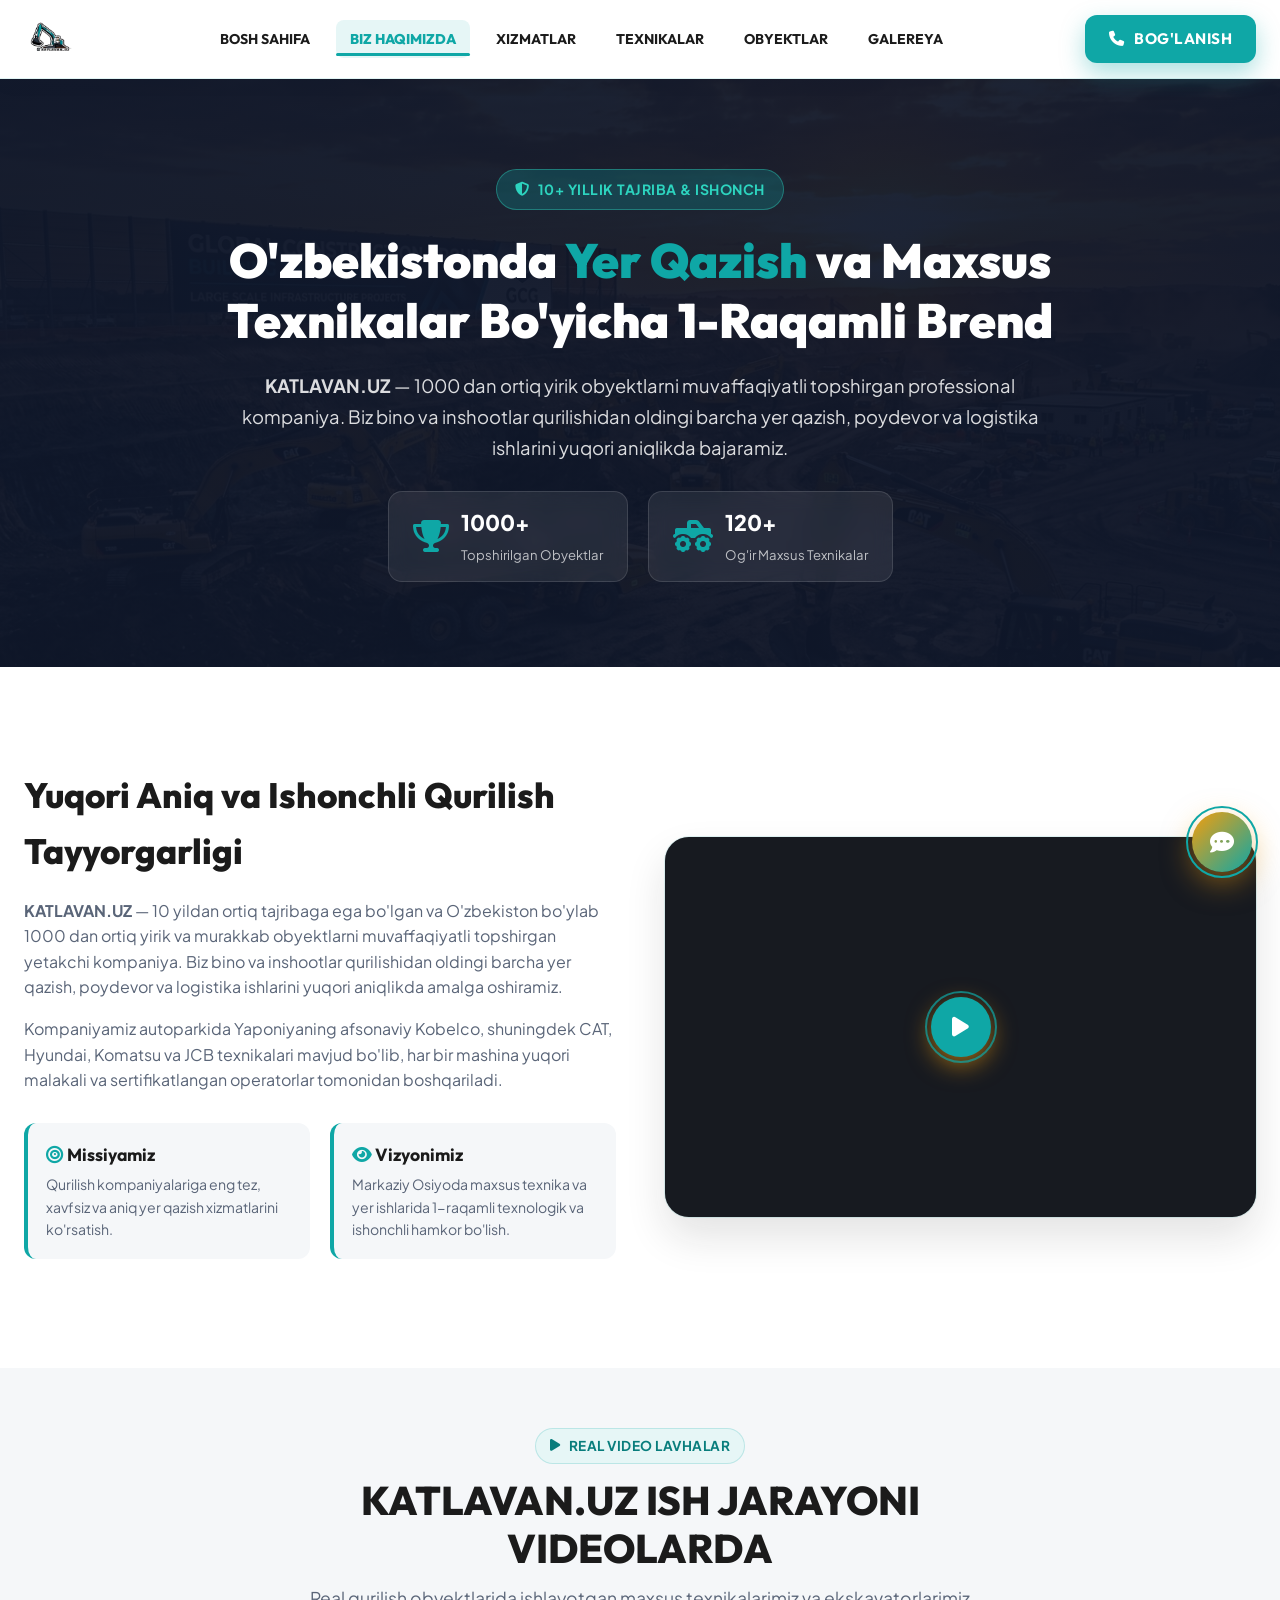
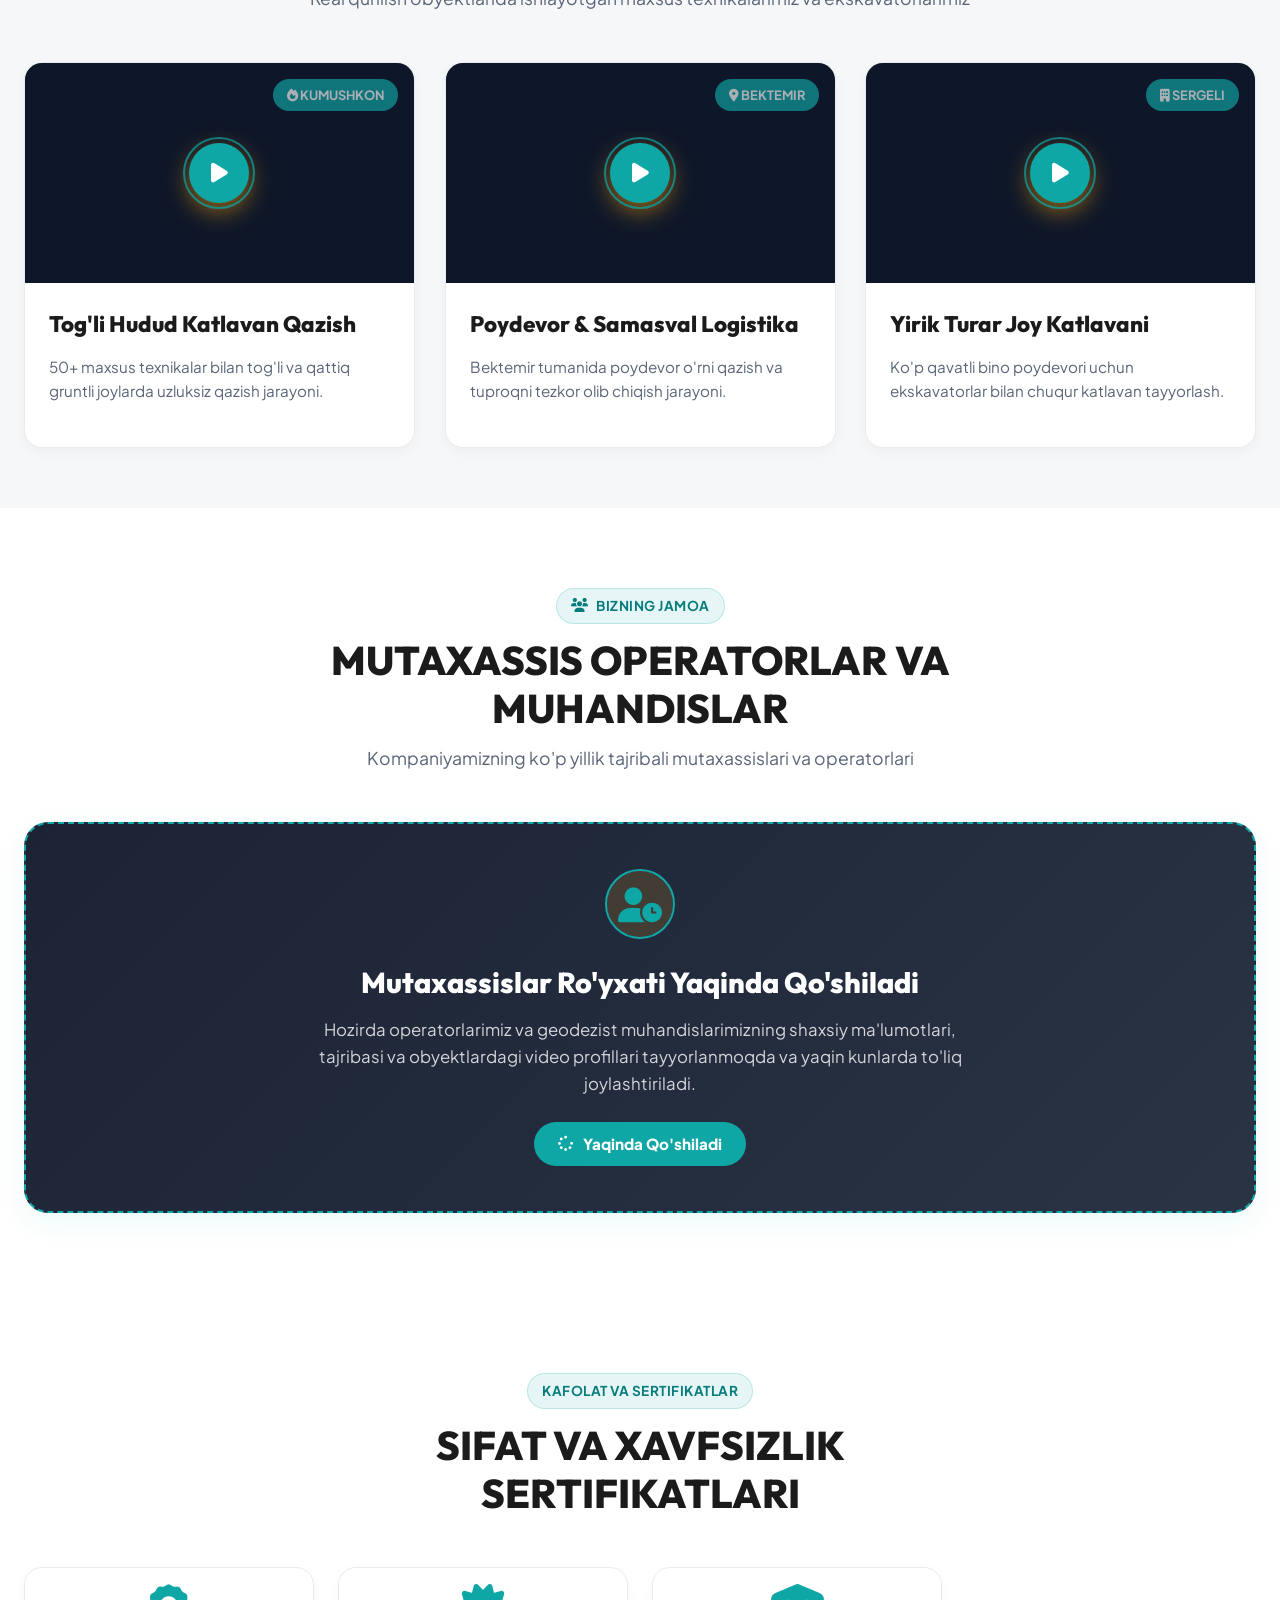
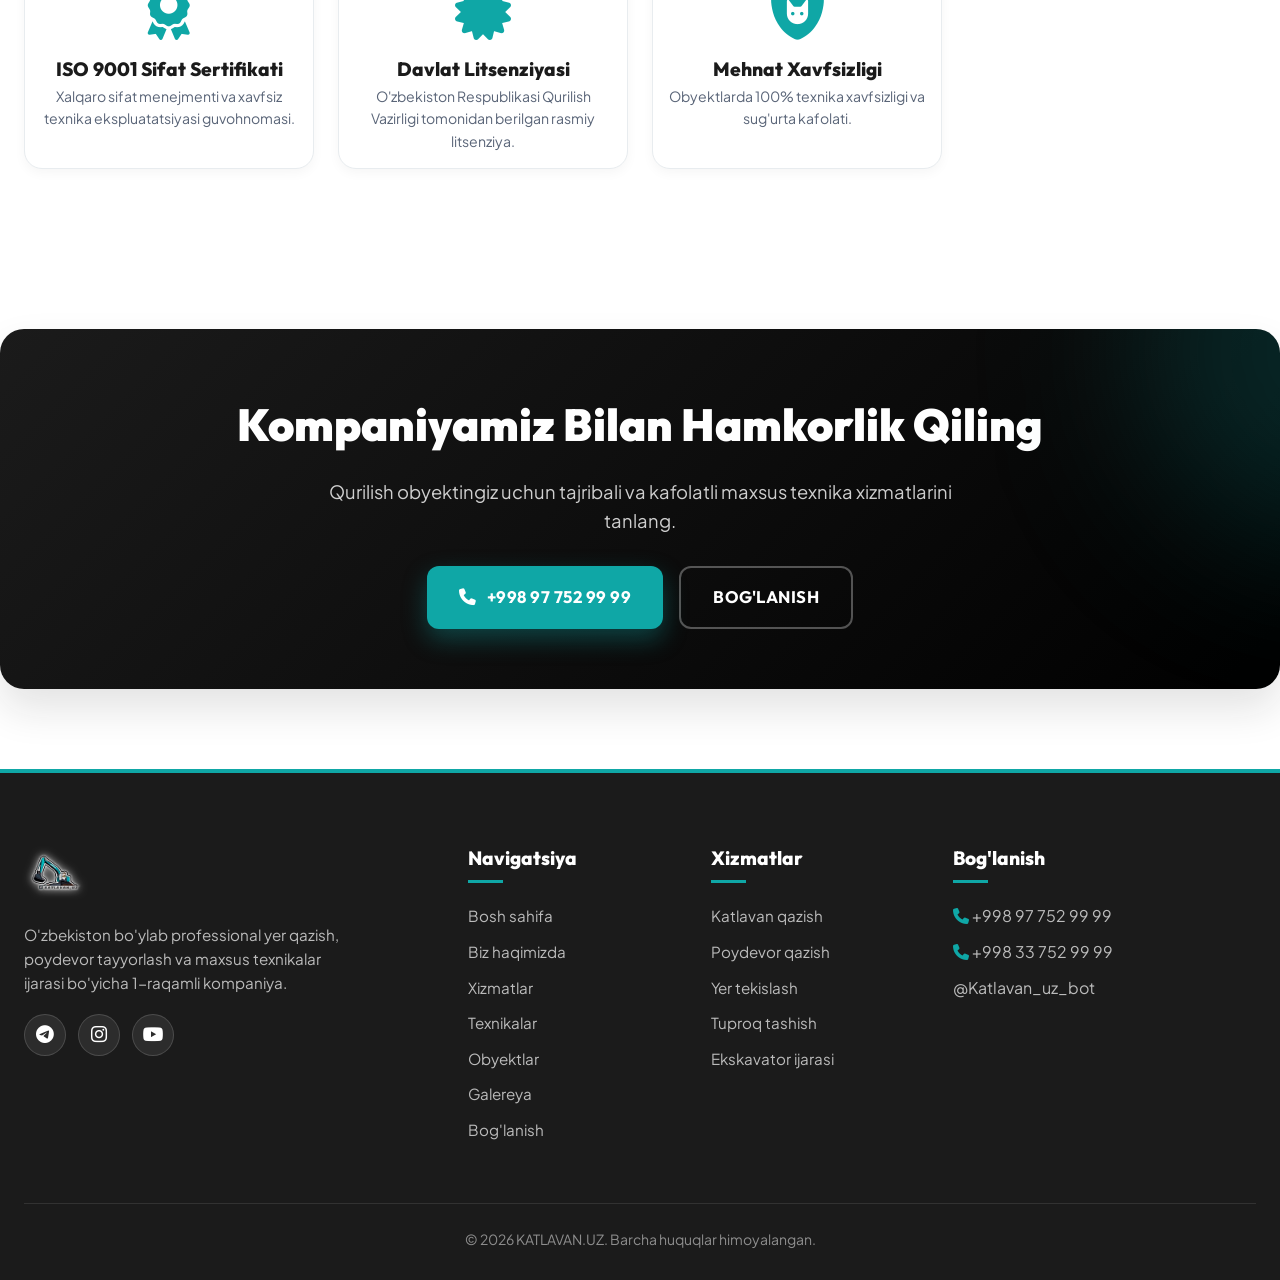
==== commit cd5c3ee8: "Remove side video preview box in hero section for services and about pages" ====
--- a/about.html
+++ b/about.html
@@ -46,51 +46,31 @@
     <div style="position: absolute; inset: 0; background: linear-gradient(135deg, rgba(15, 23, 42, 0.92) 0%, rgba(15, 23, 42, 0.82) 50%, rgba(15, 23, 42, 0.92) 100%); z-index: 2;"></div>
 
     <div class="container" style="position: relative; z-index: 3;">
-      <div class="about-hero-grid" style="display: grid; grid-template-columns: 1.1fr 0.9fr; gap: 40px; align-items: center;">
-        <div>
-          <span class="badge-teal" style="background: rgba(15, 167, 166, 0.25); color: #2DD4BF; border: 1px solid rgba(45, 212, 191, 0.4); padding: 8px 18px; border-radius: 30px; font-weight: 700; display: inline-flex; align-items: center; gap: 8px; font-size: 0.88rem; margin-bottom: 20px;">
-            <i class="fa-solid fa-shield-halved"></i> 10+ Yillik Tajriba &amp; Ishonch
-          </span>
-          <h1 style="font-family: var(--font-heading); font-size: 2.7rem; font-weight: 900; line-height: 1.25; margin-bottom: 20px; color: #FFFFFF;">
-            O'zbekistonda <span style="color: var(--primary);">Yer Qazish</span> va Maxsus Texnikalar Bo'yicha 1-Raqamli Brend
-          </h1>
-          <p style="font-size: 1.1rem; color: rgba(255,255,255,0.85); line-height: 1.7; margin-bottom: 28px;">
-            <strong>KATLAVAN.UZ</strong> — 1000 dan ortiq yirik obyektlarni muvaffaqiyatli topshirgan professional kompaniya. Biz bino va inshootlar qurilishidan oldingi barcha yer qazish, poydevor va logistika ishlarini yuqori aniqlikda bajaramiz.
-          </p>
-
-          <div style="display: flex; gap: 20px; flex-wrap: wrap;">
-            <div style="display: flex; align-items: center; gap: 12px; background: rgba(255,255,255,0.08); backdrop-filter: blur(10px); padding: 14px 20px; border-radius: 14px; border: 1px solid rgba(255,255,255,0.12);">
-              <i class="fa-solid fa-trophy" style="font-size: 2rem; color: var(--primary);"></i>
-              <div>
-                <strong style="display: block; font-size: 1.35rem; font-weight: 800; color:#FFF;">1000+</strong>
-                <span style="font-size: 0.82rem; color: rgba(255,255,255,0.7);">Topshirilgan Obyektlar</span>
-              </div>
-            </div>
-
-            <div style="display: flex; align-items: center; gap: 12px; background: rgba(255,255,255,0.08); backdrop-filter: blur(10px); padding: 14px 20px; border-radius: 14px; border: 1px solid rgba(255,255,255,0.12);">
-              <i class="fa-solid fa-truck-monster" style="font-size: 2rem; color: var(--primary);"></i>
-              <div>
-                <strong style="display: block; font-size: 1.35rem; font-weight: 800; color:#FFF;">120+</strong>
-                <span style="font-size: 0.82rem; color: rgba(255,255,255,0.7);">Og'ir Maxsus Texnikalar</span>
-              </div>
-            </div>
-          </div>
-        </div>
-
-        <div style="position: relative;">
-          <div class="hero-image-card open-video-modal" data-title="KATLAVAN.UZ Ish Jarayoni" data-video="videos/kirish.mp4" style="border-radius: var(--radius-xl); overflow: hidden; box-shadow: 0 25px 60px rgba(0,0,0,0.5); border: 3px solid rgba(255,255,255,0.2); position: relative; cursor: pointer; height: 380px;">
-            <video src="videos/kirish.mp4" autoplay loop muted playsinline style="width: 100%; height: 100%; object-fit: cover; display: block;"></video>
-            <div class="video-overlay-play">
-              <div class="video-play-pulse-btn">
-                <i class="fa-solid fa-play"></i>
-              </div>
-            </div>
-            <div style="position: absolute; bottom: 16px; left: 16px; right: 16px; background: rgba(15, 23, 42, 0.88); backdrop-filter: blur(12px); padding: 14px 18px; border-radius: 12px; border: 1px solid rgba(255,255,255,0.15); display: flex; align-items: center; justify-content: space-between; z-index: 4;">
-              <div>
-                <h4 style="color: #FFF; margin: 0; font-size: 0.95rem; font-weight: 700;">KATLAVAN.UZ Jarayoni (Video)</h4>
-                <span style="font-size: 0.8rem; color: var(--primary);"><i class="fa-solid fa-circle-play"></i> Videoni to'liq tomosha qilish</span>
-              </div>
-              <span class="btn btn-primary" style="padding: 8px 16px; font-size: 0.82rem; font-weight: 700;">Tomosha qilish ▶</span>
+      <div style="max-width: 850px; margin: 0 auto; text-align: center;">
+        <span class="badge-teal" style="background: rgba(15, 167, 166, 0.25); color: #2DD4BF; border: 1px solid rgba(45, 212, 191, 0.4); padding: 8px 18px; border-radius: 30px; font-weight: 700; display: inline-flex; align-items: center; gap: 8px; font-size: 0.88rem; margin-bottom: 20px;">
+          <i class="fa-solid fa-shield-halved"></i> 10+ Yillik Tajriba &amp; Ishonch
+        </span>
+        <h1 style="font-family: var(--font-heading); font-size: 3rem; font-weight: 900; line-height: 1.25; margin-bottom: 20px; color: #FFFFFF;">
+          O'zbekistonda <span style="color: var(--primary);">Yer Qazish</span> va Maxsus Texnikalar Bo'yicha 1-Raqamli Brend
+        </h1>
+        <p style="font-size: 1.15rem; color: rgba(255,255,255,0.85); line-height: 1.7; margin-bottom: 28px;">
+          <strong>KATLAVAN.UZ</strong> — 1000 dan ortiq yirik obyektlarni muvaffaqiyatli topshirgan professional kompaniya. Biz bino va inshootlar qurilishidan oldingi barcha yer qazish, poydevor va logistika ishlarini yuqori aniqlikda bajaramiz.
+        </p>
+
+        <div style="display: flex; gap: 20px; justify-content: center; flex-wrap: wrap;">
+          <div style="display: flex; align-items: center; gap: 12px; background: rgba(255,255,255,0.08); backdrop-filter: blur(10px); padding: 14px 24px; border-radius: 14px; border: 1px solid rgba(255,255,255,0.12);">
+            <i class="fa-solid fa-trophy" style="font-size: 2rem; color: var(--primary);"></i>
+            <div style="text-align: left;">
+              <strong style="display: block; font-size: 1.35rem; font-weight: 800; color:#FFF;">1000+</strong>
+              <span style="font-size: 0.82rem; color: rgba(255,255,255,0.7);">Topshirilgan Obyektlar</span>
+            </div>
+          </div>
+
+          <div style="display: flex; align-items: center; gap: 12px; background: rgba(255,255,255,0.08); backdrop-filter: blur(10px); padding: 14px 24px; border-radius: 14px; border: 1px solid rgba(255,255,255,0.12);">
+            <i class="fa-solid fa-truck-monster" style="font-size: 2rem; color: var(--primary);"></i>
+            <div style="text-align: left;">
+              <strong style="display: block; font-size: 1.35rem; font-weight: 800; color:#FFF;">120+</strong>
+              <span style="font-size: 0.82rem; color: rgba(255,255,255,0.7);">Og'ir Maxsus Texnikalar</span>
             </div>
           </div>
         </div>
--- a/css/styles.css
+++ b/css/styles.css
@@ -1531,21 +1531,127 @@
   }
 }
 
+@media (max-width: 992px) {
+  .hero-grid, .about-grid, .contact-grid, .card-grid {
+    grid-template-columns: repeat(2, 1fr);
+  }
+  
+  .hero-video-bg-section .container > div {
+    grid-template-columns: 1fr !important;
+    gap: 30px !important;
+  }
+}
+
 @media (max-width: 768px) {
-  .hero-title {
-    font-size: 2.3rem;
+  .container {
+    padding-left: 16px;
+    padding-right: 16px;
+  }
+
+  .hero {
+    padding: 70px 0 50px !important;
+    min-height: auto !important;
+  }
+
+  .hero-title, h1 {
+    font-size: 2.1rem !important;
+    line-height: 1.25 !important;
   }
   
+  .section-title, h2.section-title {
+    font-size: 1.85rem !important;
+    line-height: 1.3 !important;
+  }
+
+  .section-subtitle {
+    font-size: 0.95rem !important;
+  }
+  
+  .card-grid {
+    grid-template-columns: 1fr !important;
+    gap: 20px !important;
+  }
+
   .stats-grid {
-    grid-template-columns: 1fr 1fr;
+    grid-template-columns: repeat(2, 1fr) !important;
+    gap: 12px !important;
+  }
+
+  .stat-card {
+    padding: 18px 14px !important;
+  }
+
+  .stat-number {
+    font-size: 1.8rem !important;
   }
   
   .footer-grid {
-    grid-template-columns: 1fr;
+    grid-template-columns: 1fr !important;
+    gap: 28px !important;
   }
   
+  .featured-project-card {
+    flex-direction: column !important;
+  }
+
   .featured-project-info {
-    padding: 20px;
+    padding: 20px !important;
+  }
+
+  .floating-contact-widget {
+    bottom: 16px !important;
+    right: 16px !important;
+  }
+
+  .floating-main-btn {
+    width: 54px !important;
+    height: 54px !important;
+    font-size: 1.3rem !important;
+  }
+
+  .floating-contact-menu {
+    min-width: 250px !important;
+    max-width: 88vw !important;
+    padding: 12px !important;
+    right: 0 !important;
+  }
+
+  #backToTop {
+    bottom: 82px !important;
+    right: 20px !important;
+    width: 42px !important;
+    height: 42px !important;
+    font-size: 1rem !important;
+  }
+}
+
+@media (max-width: 480px) {
+  .hero-title, h1 {
+    font-size: 1.75rem !important;
+  }
+
+  .section-title, h2.section-title {
+    font-size: 1.55rem !important;
+  }
+
+  .btn-lg {
+    padding: 12px 20px !important;
+    font-size: 0.95rem !important;
+    width: 100% !important;
+  }
+
+  .stats-grid {
+    grid-template-columns: 1fr !important;
+  }
+
+  .modal-card {
+    width: 95% !important;
+    padding: 18px !important;
+    border-radius: 16px !important;
+  }
+
+  .card-img-wrap {
+    height: 200px !important;
   }
 }
 
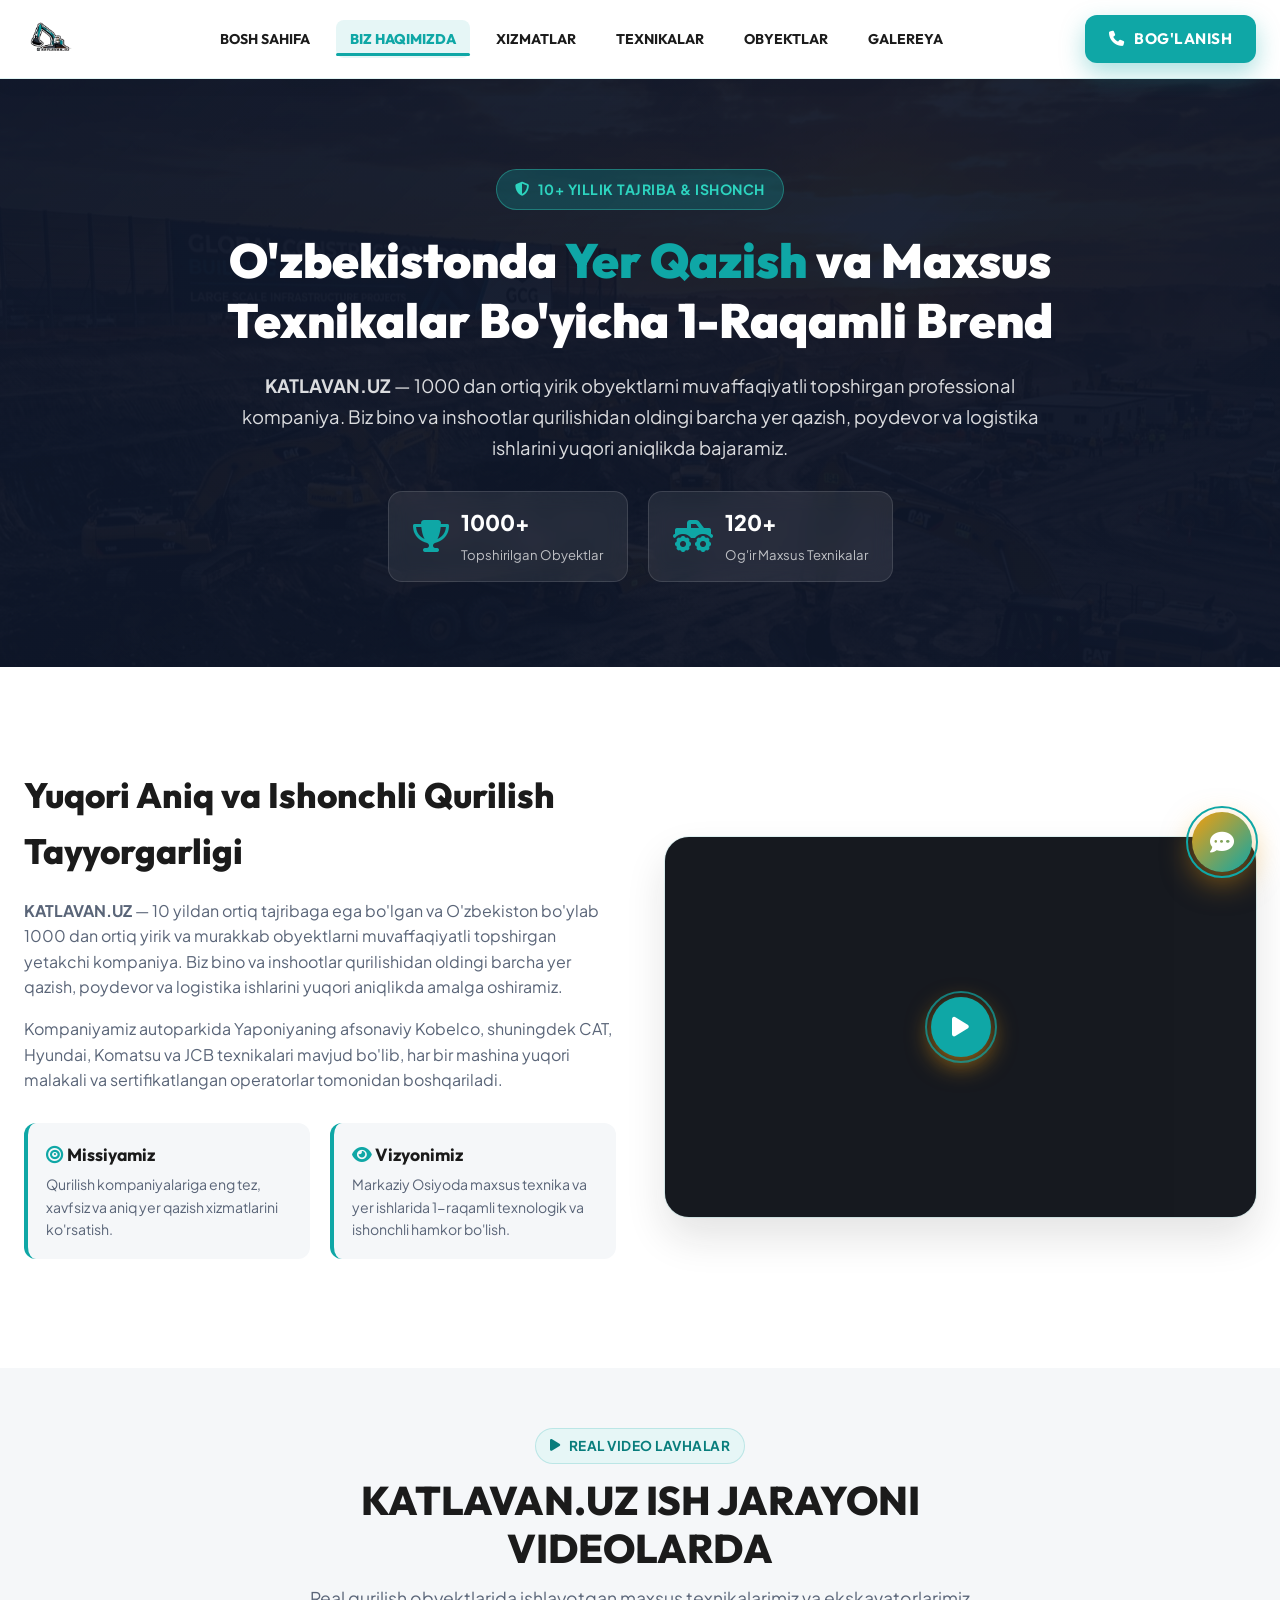
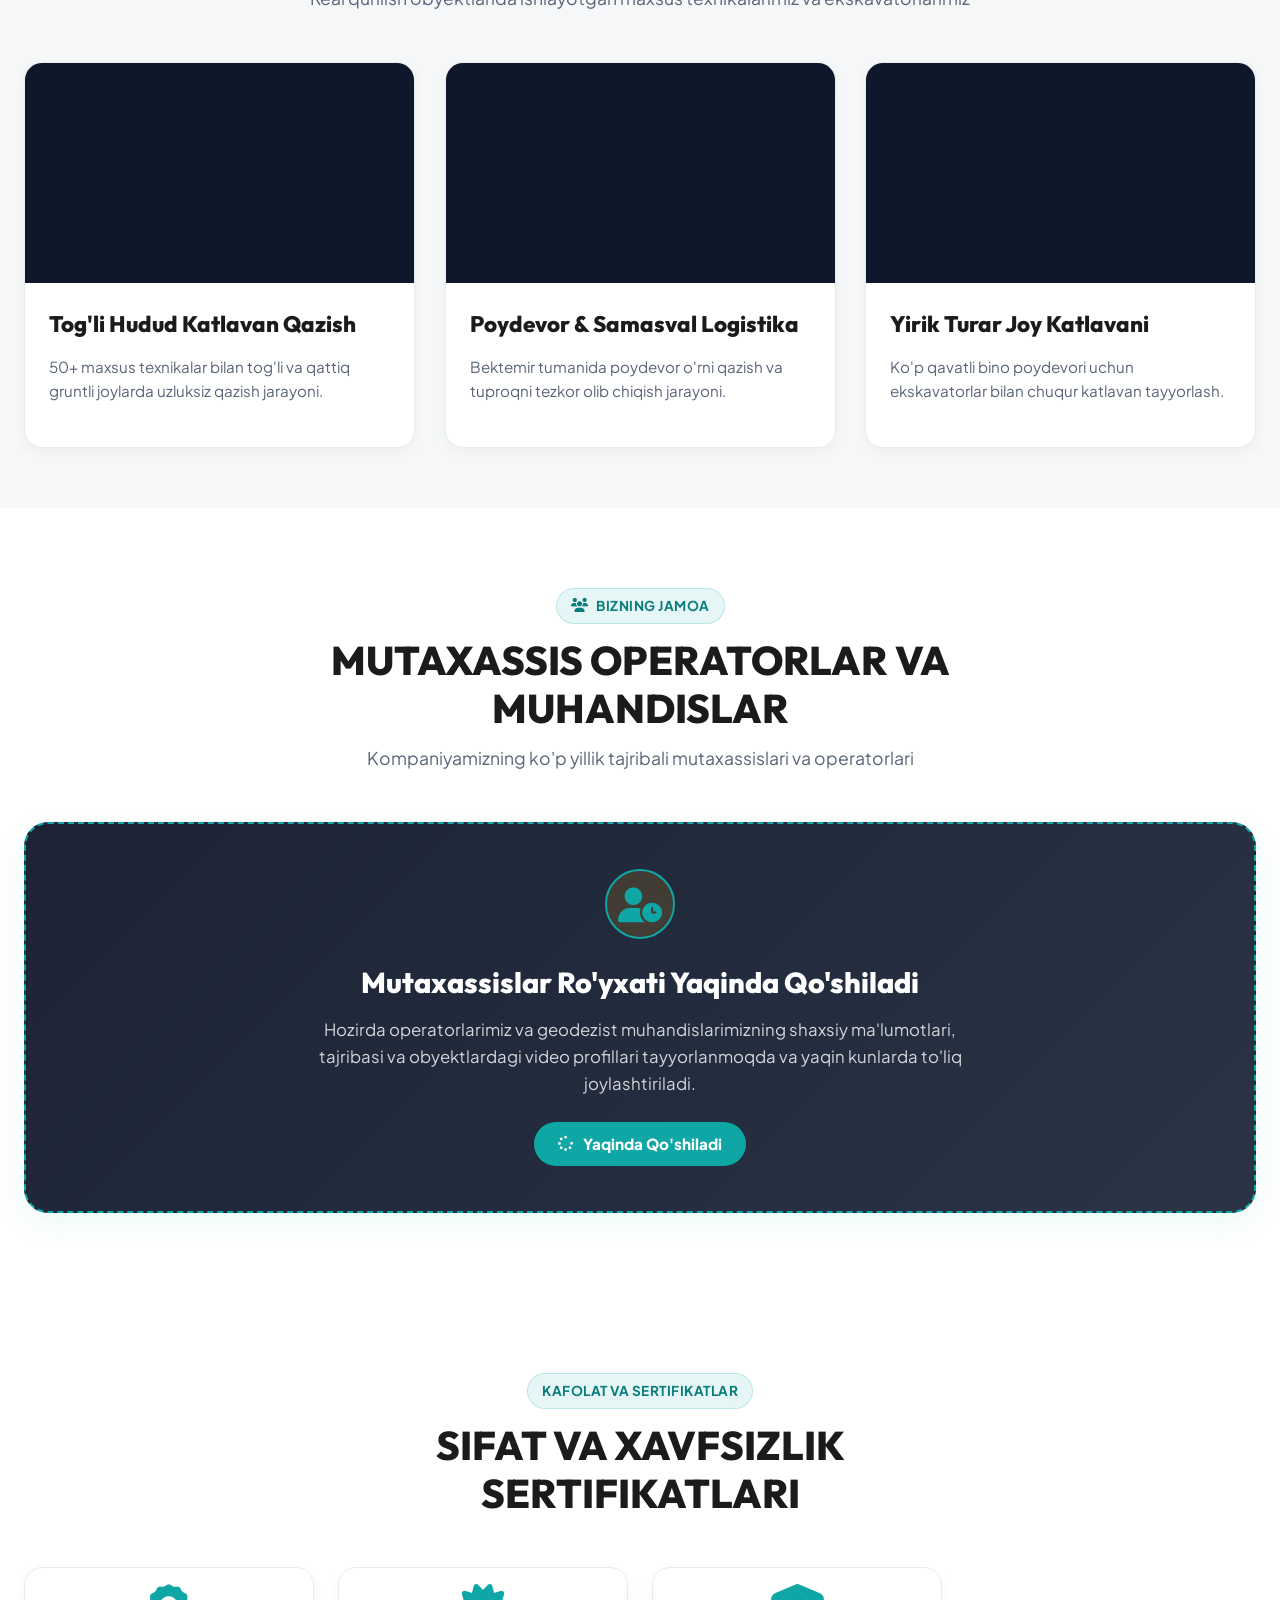
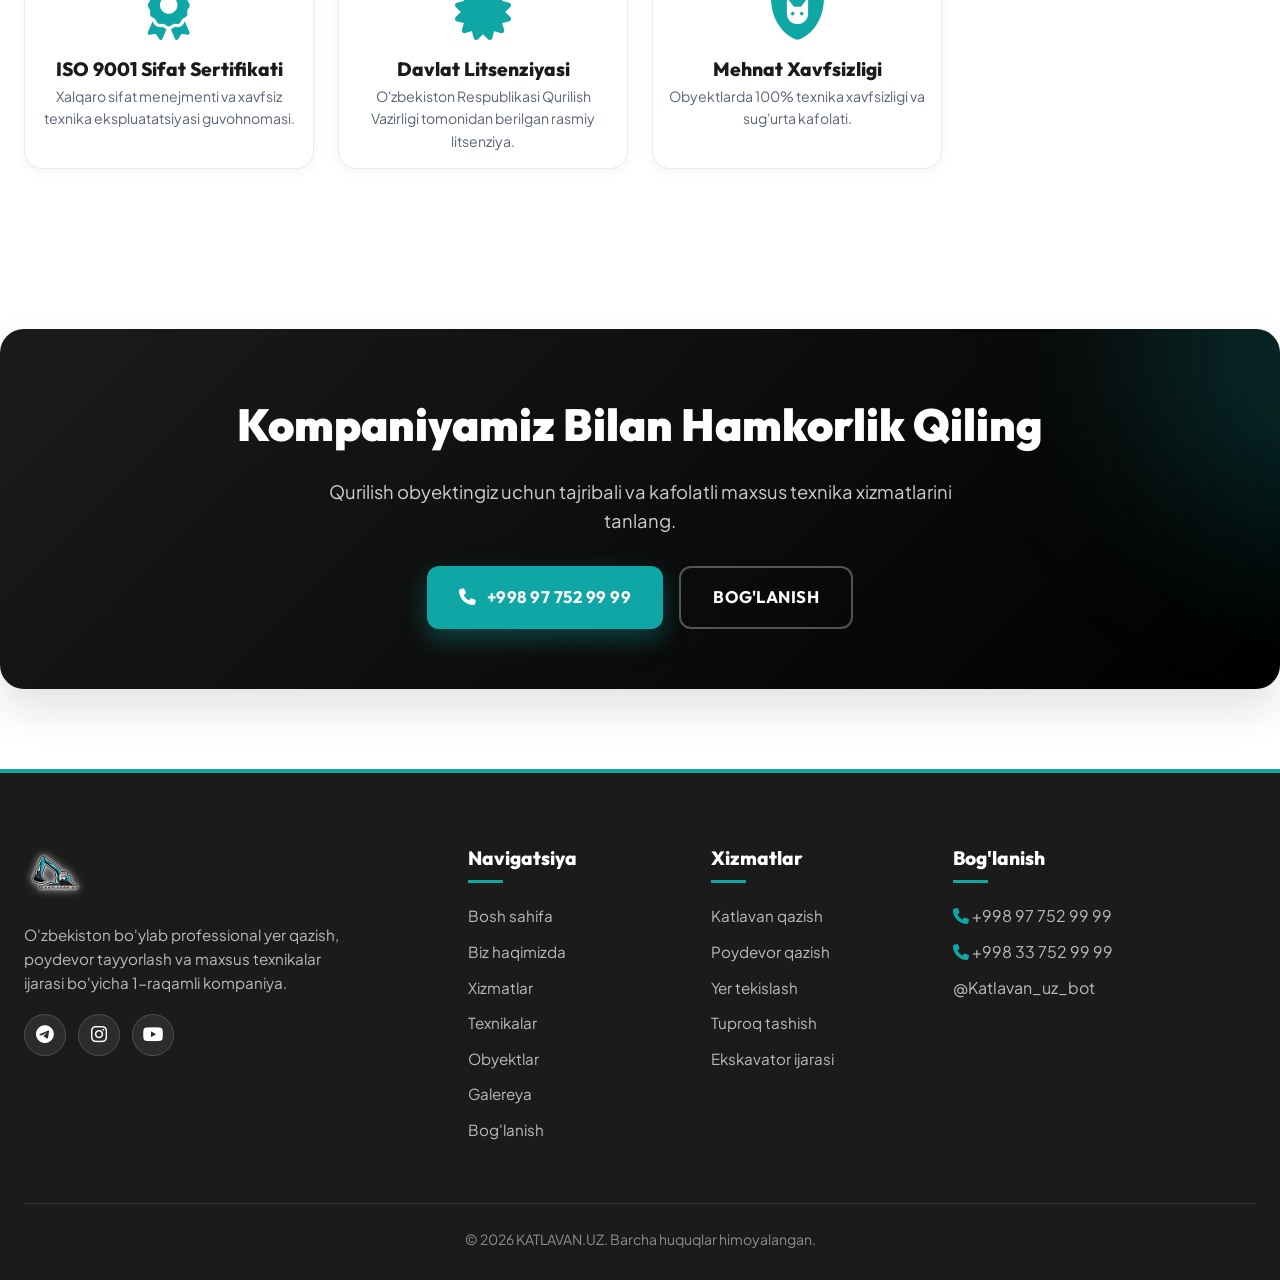
==== commit 385c8a6e: "Add official KATLAVAN.UZ favicon logo tags across all HTML pages for browser tabs and search results" ====
--- a/about.html
+++ b/about.html
@@ -6,6 +6,12 @@
   <title>Biz Haqimizda — KATLAVAN.UZ</title>
   <meta name="description" content="KATLAVAN.UZ kompaniyasi haqida, missiyamiz, vizyonimiz, professional operatorlarimiz va sifat sertifikatlarimiz.">
   
+  <!-- FAVICON LOGO FOR BROWSER TABS & GOOGLE SEARCH -->
+  <link rel="icon" type="image/svg+xml" href="images/logo.svg">
+  <link rel="icon" type="image/png" href="images/logo_transparent.png">
+  <link rel="shortcut icon" href="images/logo.jpg" type="image/jpeg">
+  <link rel="apple-touch-icon" href="images/logo.jpg">
+
   <link rel="stylesheet" href="https://cdnjs.cloudflare.com/ajax/libs/font-awesome/6.4.0/css/all.min.css">
   <link rel="stylesheet" href="css/styles.css">
 </head>
--- a/css/styles.css
+++ b/css/styles.css
@@ -1532,8 +1532,9 @@
 }
 
 @media (max-width: 992px) {
-  .hero-grid, .about-grid, .contact-grid, .card-grid {
-    grid-template-columns: repeat(2, 1fr);
+  .hero-grid, .about-grid, .contact-grid, .card-grid, .machinery-grid, .gallery-grid {
+    grid-template-columns: repeat(2, 1fr) !important;
+    gap: 20px !important;
   }
   
   .hero-video-bg-section .container > div {
@@ -1543,61 +1544,129 @@
 }
 
 @media (max-width: 768px) {
+  /* Global Layout & Padding */
   .container {
-    padding-left: 16px;
-    padding-right: 16px;
+    padding-left: 16px !important;
+    padding-right: 16px !important;
+  }
+
+  .section {
+    padding: 45px 0 !important;
   }
 
   .hero {
-    padding: 70px 0 50px !important;
+    padding: 65px 0 45px !important;
     min-height: auto !important;
   }
 
+  /* Typography Scaling */
   .hero-title, h1 {
-    font-size: 2.1rem !important;
+    font-size: 2.0rem !important;
     line-height: 1.25 !important;
   }
   
   .section-title, h2.section-title {
-    font-size: 1.85rem !important;
+    font-size: 1.75rem !important;
     line-height: 1.3 !important;
   }
 
   .section-subtitle {
-    font-size: 0.95rem !important;
-  }
-  
-  .card-grid {
+    font-size: 0.92rem !important;
+    margin-bottom: 24px !important;
+  }
+
+  /* Grids & Cards */
+  .card-grid, .machinery-grid, .gallery-grid, .contact-grid, .about-grid, .hero-grid {
     grid-template-columns: 1fr !important;
-    gap: 20px !important;
-  }
-
+    gap: 18px !important;
+  }
+
+  /* Horizontal Scrollable Filter Bar for Mobile */
+  .filter-wrap, .machinery-filter, .gallery-filter, .filter-buttons {
+    display: flex !important;
+    flex-wrap: nowrap !important;
+    overflow-x: auto !important;
+    -webkit-overflow-scrolling: touch !important;
+    padding: 6px 4px 12px 4px !important;
+    justify-content: flex-start !important;
+    gap: 8px !important;
+    margin-bottom: 24px !important;
+  }
+
+  .filter-btn {
+    flex: 0 0 auto !important;
+    white-space: nowrap !important;
+    padding: 8px 16px !important;
+    font-size: 0.85rem !important;
+  }
+
+  /* Stats Grid */
   .stats-grid {
     grid-template-columns: repeat(2, 1fr) !important;
-    gap: 12px !important;
+    gap: 10px !important;
   }
 
   .stat-card {
-    padding: 18px 14px !important;
+    padding: 16px 12px !important;
   }
 
   .stat-number {
-    font-size: 1.8rem !important;
+    font-size: 1.65rem !important;
+  }
+
+  .stat-label {
+    font-size: 0.82rem !important;
   }
   
+  /* Footer */
   .footer-grid {
     grid-template-columns: 1fr !important;
     gap: 28px !important;
   }
+
+  .footer {
+    padding: 50px 0 24px !important;
+  }
   
+  /* Featured Project Card */
   .featured-project-card {
     flex-direction: column !important;
+    margin-bottom: 30px !important;
+  }
+
+  .featured-project-img-box {
+    width: 100% !important;
+    height: 230px !important;
+    min-height: 230px !important;
   }
 
   .featured-project-info {
-    padding: 20px !important;
-  }
-
+    padding: 20px 18px !important;
+    width: 100% !important;
+  }
+
+  /* CTA Banner */
+  .cta-banner {
+    padding: 32px 20px !important;
+    border-radius: 20px !important;
+    text-align: center !important;
+  }
+
+  .cta-title {
+    font-size: 1.7rem !important;
+  }
+
+  .cta-banner div {
+    flex-direction: column !important;
+    gap: 10px !important;
+  }
+
+  .cta-banner .btn {
+    width: 100% !important;
+    justify-content: center !important;
+  }
+
+  /* Floating Contact Widget & BackToTop */
   .floating-contact-widget {
     bottom: 16px !important;
     right: 16px !important;
@@ -1618,7 +1687,7 @@
 
   #backToTop {
     bottom: 82px !important;
-    right: 20px !important;
+    right: 18px !important;
     width: 42px !important;
     height: 42px !important;
     font-size: 1rem !important;
@@ -1627,17 +1696,21 @@
 
 @media (max-width: 480px) {
   .hero-title, h1 {
-    font-size: 1.75rem !important;
+    font-size: 1.7rem !important;
   }
 
   .section-title, h2.section-title {
-    font-size: 1.55rem !important;
+    font-size: 1.45rem !important;
+  }
+
+  .btn {
+    width: 100% !important;
+    justify-content: center !important;
   }
 
   .btn-lg {
-    padding: 12px 20px !important;
-    font-size: 0.95rem !important;
-    width: 100% !important;
+    padding: 12px 18px !important;
+    font-size: 0.92rem !important;
   }
 
   .stats-grid {
@@ -1646,12 +1719,20 @@
 
   .modal-card {
     width: 95% !important;
-    padding: 18px !important;
+    padding: 18px 16px !important;
     border-radius: 16px !important;
   }
 
   .card-img-wrap {
-    height: 200px !important;
+    height: 195px !important;
+  }
+
+  .card-title {
+    font-size: 1.15rem !important;
+  }
+
+  .card-body {
+    padding: 18px 16px !important;
   }
 }
 
@@ -1977,6 +2058,22 @@
 
 
 
+/* GPU HARDWARE ACCELERATION & LIGHTNING RENDERING FOR ALL MEDIA */
+img, video {
+  transform: translateZ(0);
+  -webkit-backface-visibility: hidden;
+  backface-visibility: hidden;
+}
+
+.card-img-wrap,
+.featured-project-img-box,
+.custom-card,
+.machine-card-item,
+.gallery-item-wrap {
+  content-visibility: auto;
+  contain-intrinsic-size: 240px;
+}
+
 /* OBYEKTLAR VIDEO CARDS & PREVIEWS */
 .card-img-wrap,
 .featured-project-img-box {
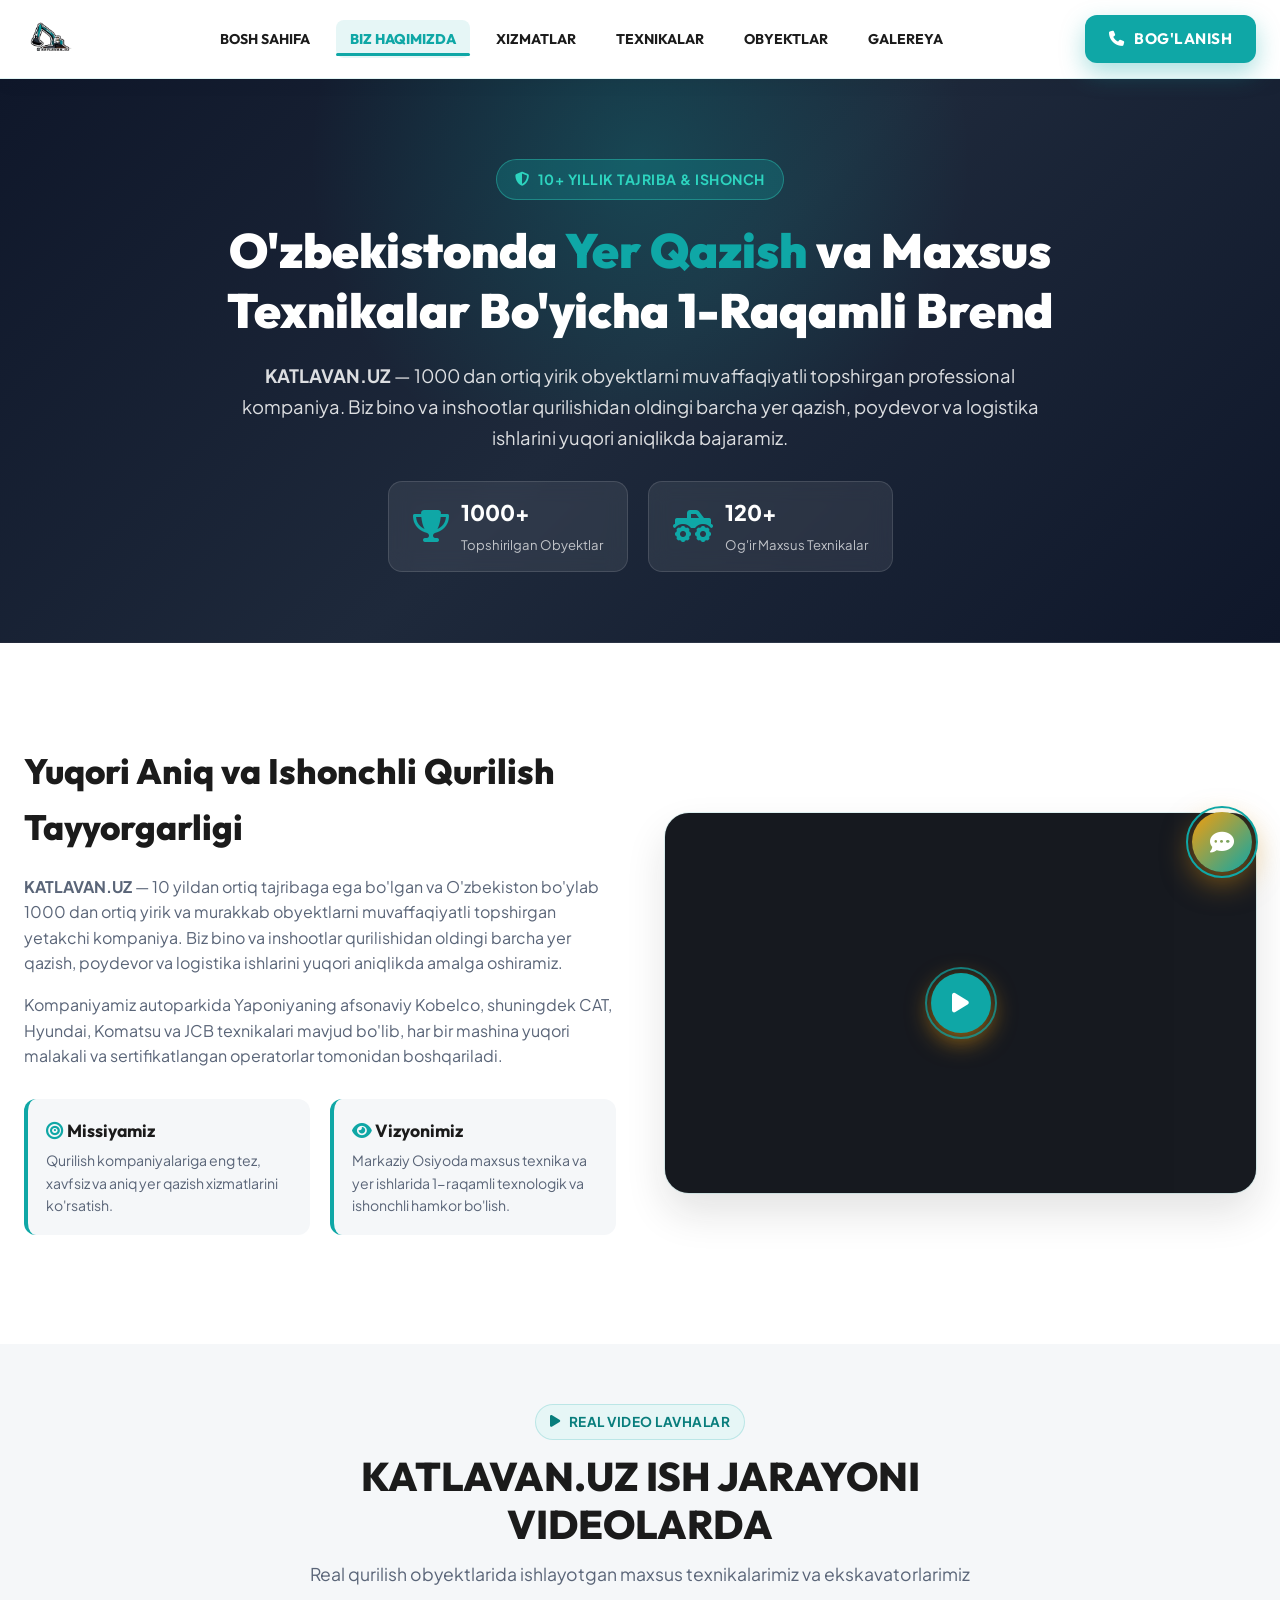
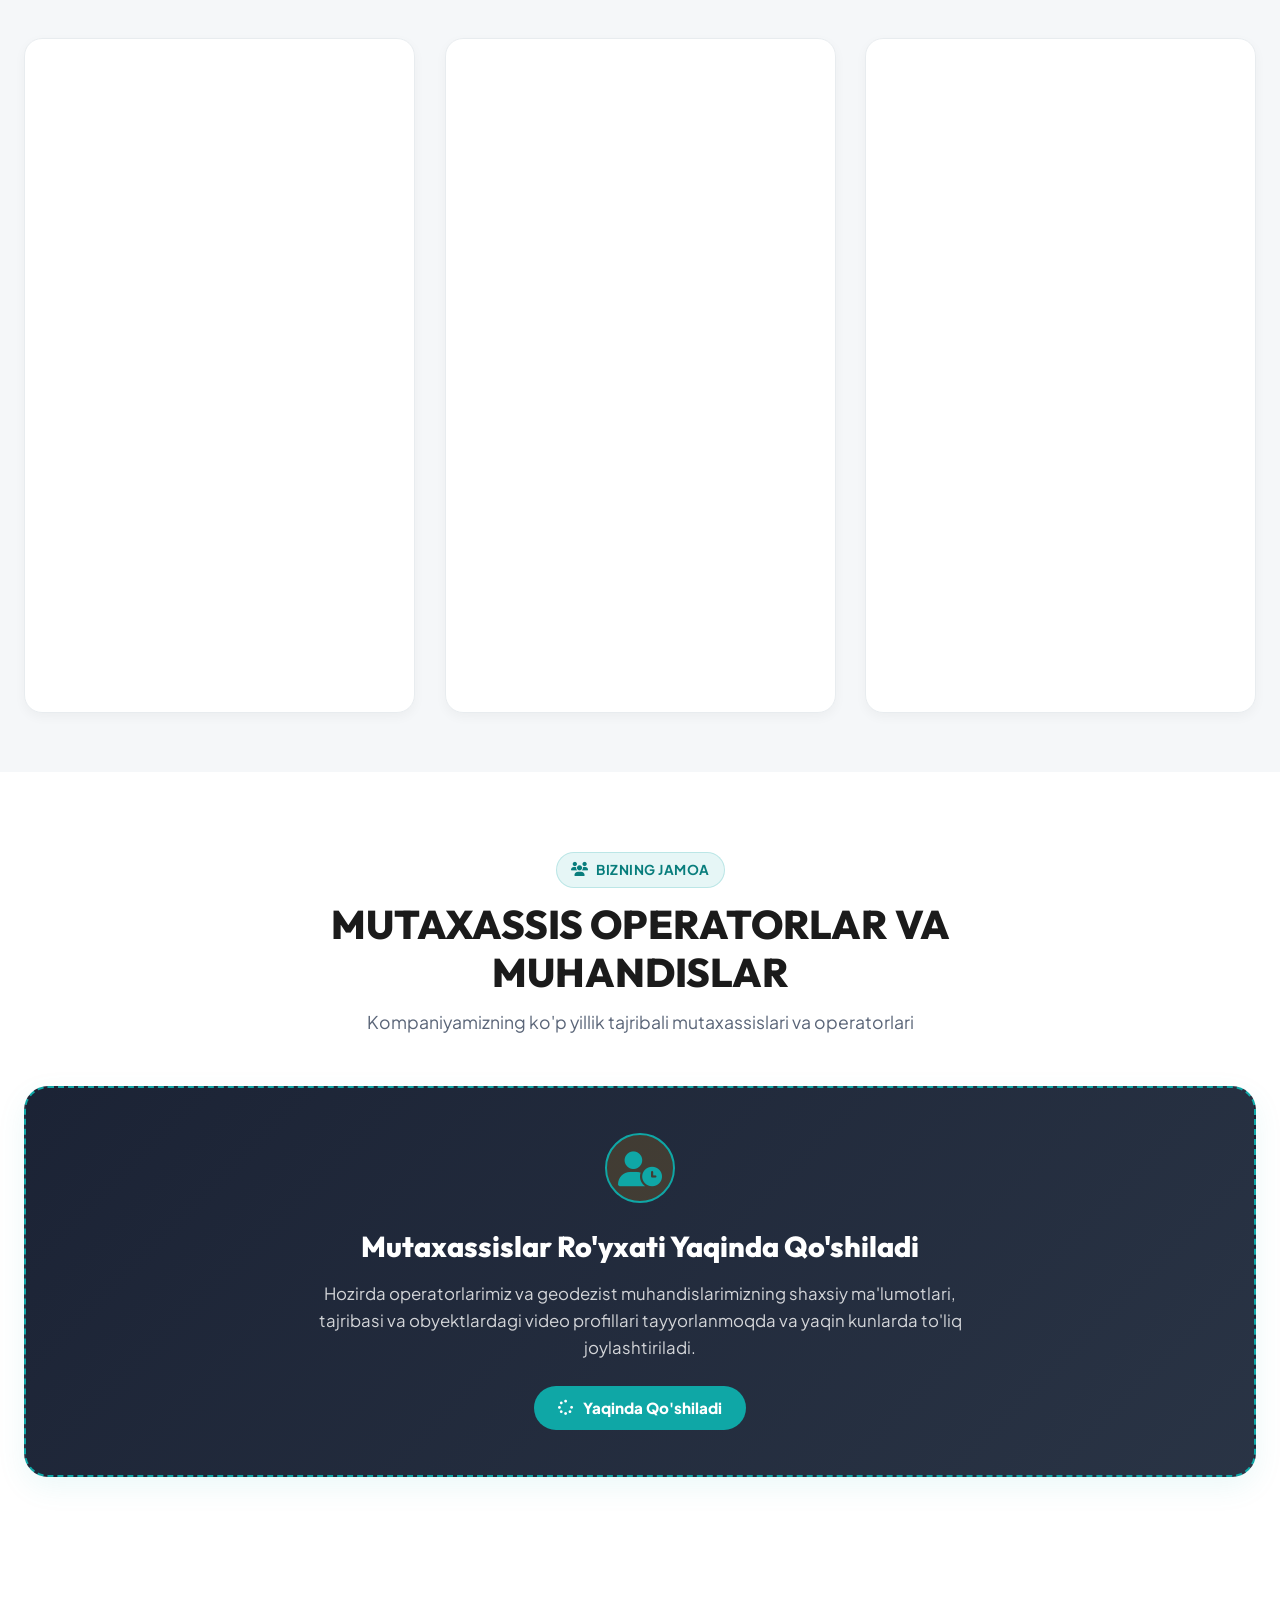
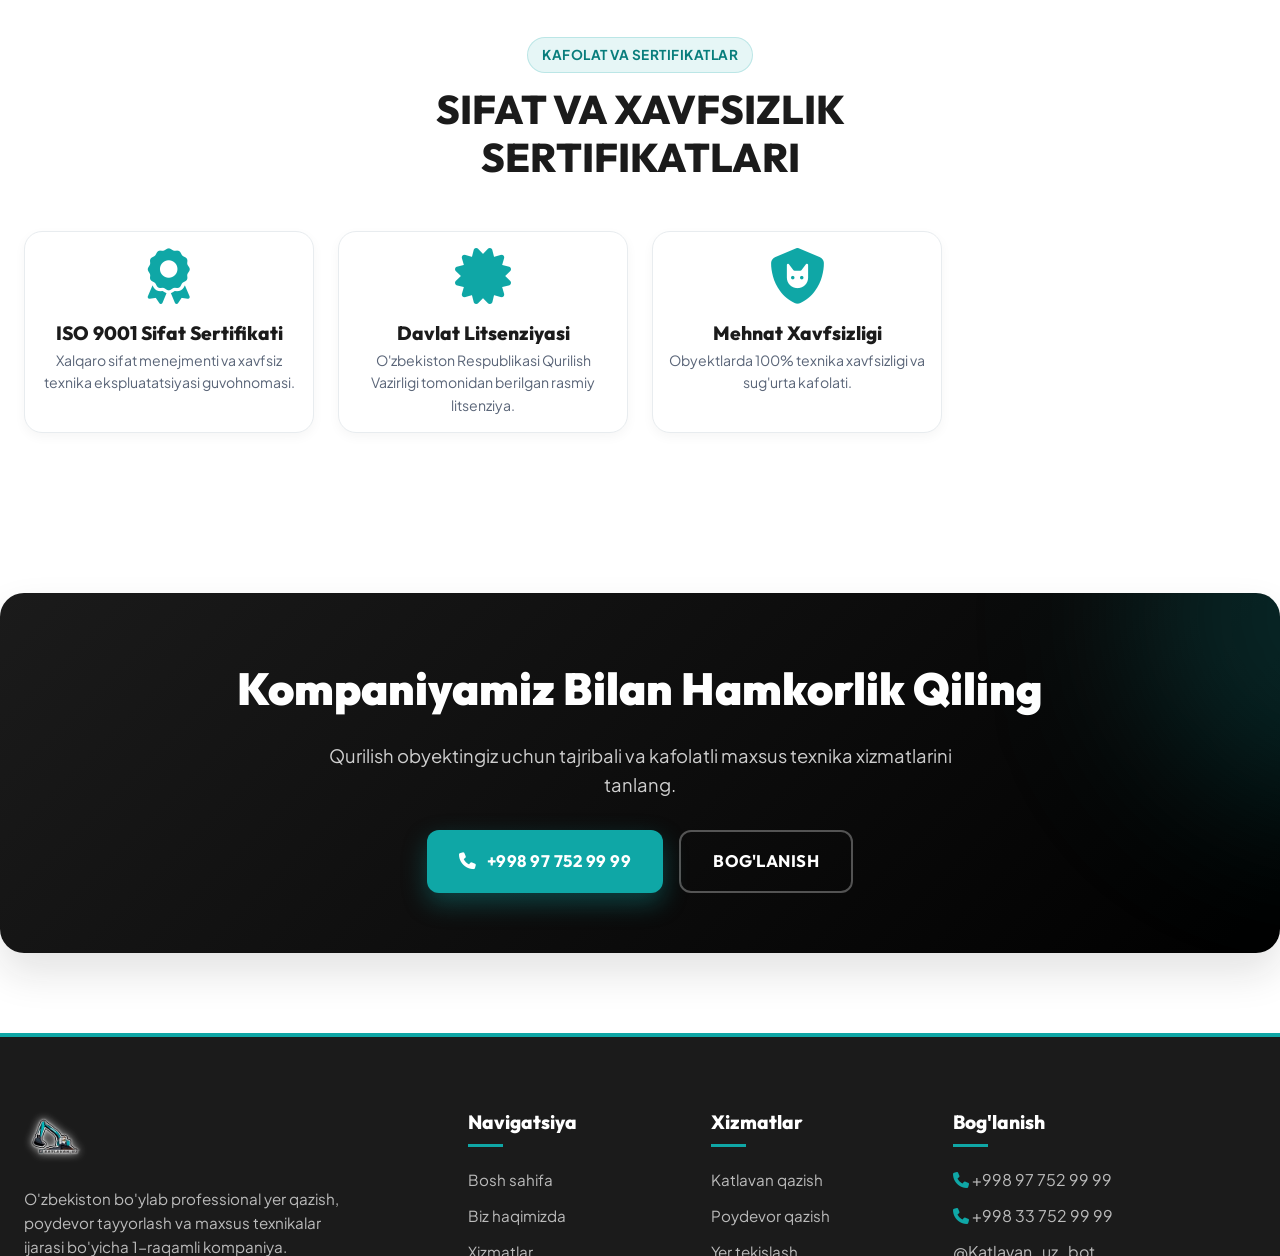
==== commit 6fdb1e8a: "Remove background videos from hero sections for ultra-clean mobile performance and elegant gradient " ====
--- a/about.html
+++ b/about.html
@@ -42,14 +42,11 @@
     </div>
   </nav>
 
-  <!-- PAGE HERO HEADER (ENTRY) -->
-  <!-- PAGE HERO HEADER (ENTRY WITH VIDEO BACKGROUND) -->
-  <section class="about-hero-section" style="position: relative; padding: 90px 0 85px; color: #FFFFFF; overflow: hidden; margin-bottom: 20px; background: #0F172A;">
-    <!-- Background Video Element -->
-    <video id="aboutBgVideo" src="obektlar/kumishkon.mp4" autoplay loop muted playsinline poster="images/about_hero.jpg" style="position: absolute; top: 0; left: 0; width: 100%; height: 120%; object-fit: cover; z-index: 1; opacity: 0.35; pointer-events: none;"></video>
+  <!-- PAGE HERO HEADER -->
+  <section class="about-hero-section" style="position: relative; padding: 80px 0 70px; color: #FFFFFF; overflow: hidden; margin-bottom: 20px; background: linear-gradient(135deg, #0F172A 0%, #1E293B 50%, #0F172A 100%); border-bottom: 1px solid rgba(255,255,255,0.08);">
     
-    <!-- Dark Overlay -->
-    <div style="position: absolute; inset: 0; background: linear-gradient(135deg, rgba(15, 23, 42, 0.92) 0%, rgba(15, 23, 42, 0.82) 50%, rgba(15, 23, 42, 0.92) 100%); z-index: 2;"></div>
+    <!-- Ambient Radial Glow Accent -->
+    <div style="position: absolute; top: -30%; left: 50%; transform: translateX(-50%); width: 800px; height: 500px; background: radial-gradient(circle, rgba(15, 167, 166, 0.25) 0%, rgba(15, 23, 42, 0) 70%); pointer-events: none; z-index: 1;"></div>
 
     <div class="container" style="position: relative; z-index: 3;">
       <div style="max-width: 850px; margin: 0 auto; text-align: center;">
